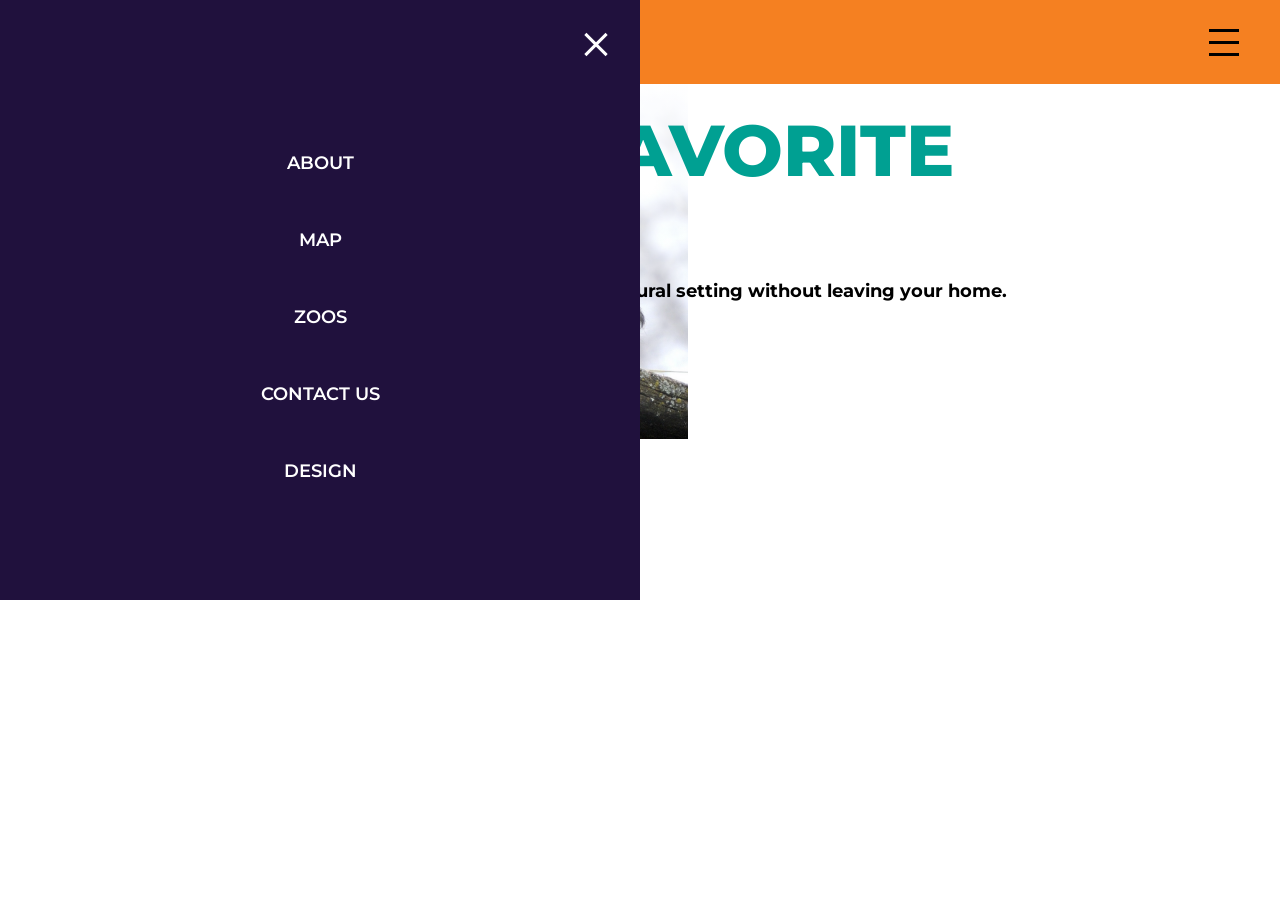
==== online-zoo/pages/landing/index.html @ c341190a "refactor: refactored cross buttons and added js logic" ====
<!doctype html>
<html lang="en">
  <head>
    <meta charset="UTF-8" />
    <meta name="viewport" content="width=device-width, initial-scale=1.0" />
    <title>About</title>
    <link rel="preconnect" href="https://fonts.googleapis.com" />
    <link rel="preconnect" href="https://fonts.gstatic.com" crossorigin />
    <link rel="preconnect" href="https://fonts.googleapis.com" />
    <link rel="preconnect" href="https://fonts.gstatic.com" crossorigin />
    <link
      href="https://fonts.googleapis.com/css2?family=Montserrat:ital,wght@0,100..900;1,100..900&display=swap"
      rel="stylesheet"
    />
    <link rel="stylesheet" href="./style.css" />
    <script defer src="./script.js"></script>
  </head>
  <body>
    <header class="header">
      <div class="logo">
        <img src="../../assets/icons/logo.png" alt="Online Zoo Logo (Black)" />
      </div>

      <nav class="nav">
        <button class="cross-button">
          <div class="cross-icon"></div>
        </button>
        <ul class="nav__list">
          <li>About</li>
          <li>Map</li>
          <li>Zoos</li>
          <li>Contact Us</li>
          <li>Design</li>
        </ul>
      </nav>

      <button class="menu-button">
        <div class="menu-icon"></div>
      </button>
    </header>
    <section class="hero">
      <h1 class="hero__title">Watch your favorite animal online</h1>
      <h2 class="hero__text">
        Explore the exciting and mysterious world of wild animals in a natural
        setting without leaving your home.
      </h2>

      <button class="hero__btn btn btn-orange">
        View Live Cam
        <div><img src="../../assets/icons/arrow.svg" alt="Arrow Icon" /></div>
      </button>
      <div class="hero__panda"></div>
    </section>
  </body>
</html>
---- online-zoo/pages/landing/style.css ----
:root {
  --color-black: #000000;
  --color-navy: #20113d;
  --color-white: #ffffff;
  --color-orange: #f58021;
  --color-turquoise: #00a092;
}

html {
  font-size: 10px;
}

* {
  box-sizing: border-box;
  margin: 0;
  padding: 0;
  font-family: "Montserrat", sans-serif;
}

/* UTILITY CLASSES */

.row {
  display: flex;
  align-items: center;
  justify-content: center;
}

.btn {
  padding: 1rem 2rem;
  border: none;
  border-radius: 5px;
  font-size: 1.8rem;
  font-weight: 600;
  text-transform: uppercase;
  color: var(--color-white);
  display: flex;
  justify-content: center;
  align-items: center;
  gap: 10px;
  cursor: pointer;
}

.btn div {
  display: flex;
  align-items: center;
  justify-content: center;
}

.btn-orange {
  width: 24rem;
  height: 7.4rem;
  background-color: var(--color-orange);
}

.btn-orange:hover {
  background-color: #d26004;
}

.btn-turquoise {
  width: 35.9rem;
  height: 7.4rem;
  background-color: var(--color-turquoise);
}

.btn-turquoise:hover {
  background-color: #05786e;
}

.btn-donation {
  margin-top: 20px;
  margin-left: 20px;
  padding-left: 10px;
  width: 32rem;
  height: 7.4rem;
  justify-content: space-between;
  background: transparent;
  border: var(--color-white) solid 1px;
  border-radius: 5px;
  position: relative;
}

.btn-donation div {
  width: 8rem;
  height: 100%;
  background-color: var(--color-orange);
  border-radius: 5px;
  position: absolute;
  top: 0;
  right: 0;
}

.btn-donation:hover div {
  background-color: #d26004;
}

/* //////////////////////// */

.menu-button {
  background-color: transparent;
  border: none;
  width: 48px;
  height: 48px;
  display: flex;
  justify-content: center;
  align-items: center;
  position: relative;
  cursor: pointer;
}

.menu-icon,
.menu-icon::before,
.menu-icon::after {
  background-color: var(--color-black);
  width: 30px;
  height: 3px;
  position: absolute;
}

.menu-icon::before,
.menu-icon::after {
  content: "";
}

.menu-icon::before {
  transform: translate(-50%, -12px);
}

.menu-icon::after {
  transform: translate(-50%, 12px);
}

.header {
  background-color: var(--color-orange);
  display: flex;
  justify-content: space-between;
  align-items: center;
  padding: 18px 32px;
  position: relative;
}

.nav {
  background-color: var(--color-navy);
  position: absolute;
  width: 50%;
  top: 0;
  left: 0;
  height: 600px;
  z-index: 1;
  padding: 150px 95px;
}

.cross-button {
  background-color: transparent;
  border: none;
  width: 48px;
  height: 48px;
  display: flex;
  justify-content: center;
  align-items: center;
  cursor: pointer;
  position: absolute;
  top: 20px;
  right: 20px;
}

.cross-icon,
.cross-icon::before,
.cross-icon::after {
  background-color: var(--color-white);
  width: 30px;
  height: 3px;
  position: absolute;
}

.cross-icon::after,
.cross-icon::before {
  content: "";
}
.cross-icon {
  background-color: transparent;
}

.cross-icon::before {
  transform: translateX(-15px) rotate(45deg);
}

.cross-icon::after {
  transform: translateX(-15px) rotate(-45deg);
}

.nav__list {
  list-style: none;
  text-transform: uppercase;
  font-size: 18px;
  font-weight: 600;
  line-height: 150%;
  text-align: center;
  letter-spacing: 0%;
  color: var(--color-white);
  display: flex;
  flex-direction: column;
  justify-content: center;
  align-items: center;
  gap: 50px;
}

.nav__list li {
  white-space: nowrap;
}

.logo {
  width: 96px;
}

.logo img {
  width: 100%;
}

.hero {
  padding: 0px 18px;
  position: relative;
  padding-bottom: 40px;
}

.hero__title {
  margin-top: 30px;
  font-size: 72px;
  line-height: 100%;
  font-weight: 800;
  letter-spacing: 1%;
  color: var(--color-turquoise);
  text-transform: uppercase;
}

.hero__text {
  margin-top: 20px;
  font-size: 18px;
  font-weight: 400px;
  line-height: 150%;
  letter-spacing: 0%;
  color: var(--color-black);
}

.hero__btn {
  margin-top: 20px;
}

.hero__panda {
  height: 387px;
  width: 100%;
  background-size: contain;
  background-repeat: no-repeat;
  background-image:
    linear-gradient(to bottom, rgba(255, 255, 255, 1), rgba(255, 255, 255, 0)),
    url(../../assets/images/hero-panda.png);
  background-position: bottom left;
  position: absolute;
  bottom: 0;
  left: 0;
  z-index: -10;
}
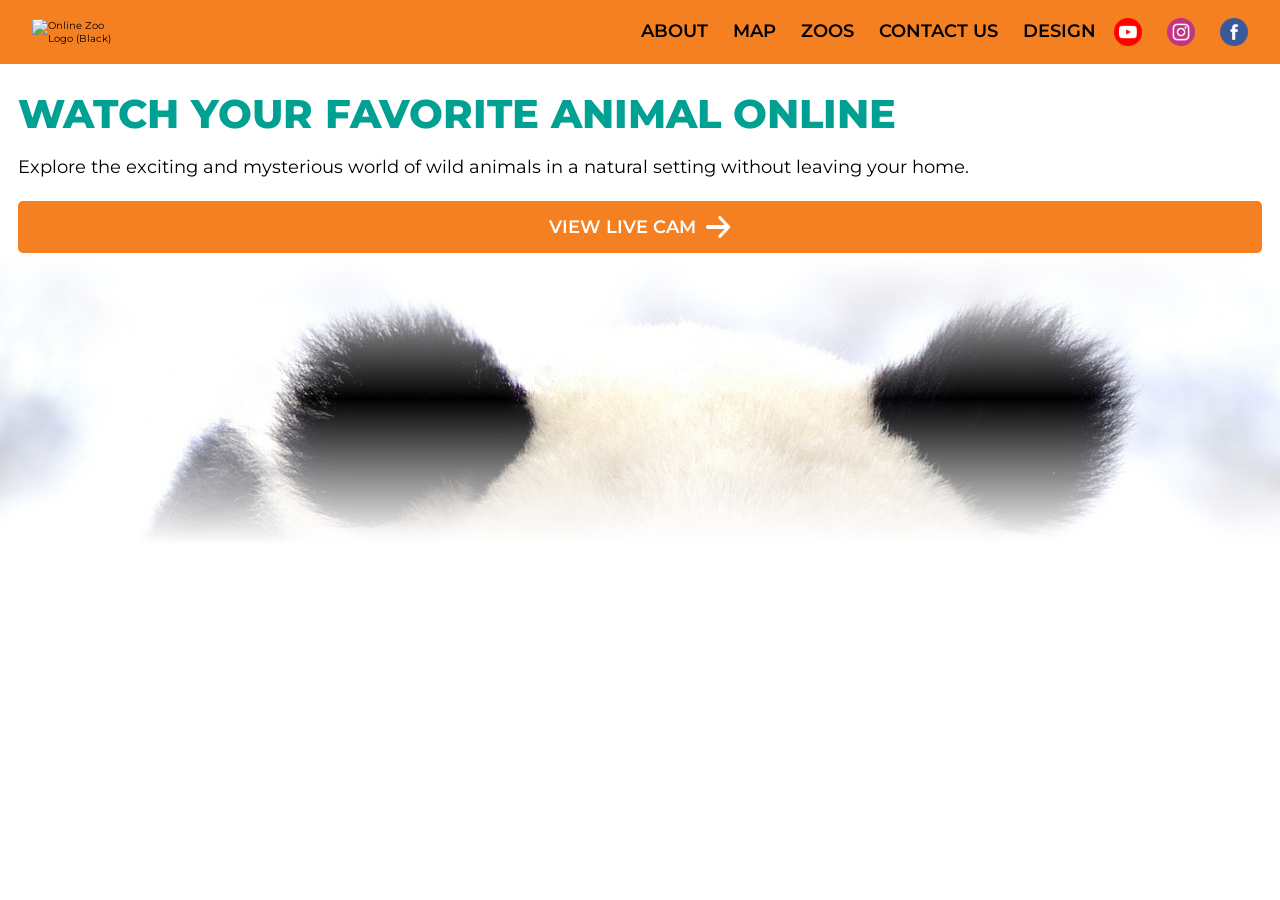
==== commit 0127078e: "add hero part at 320px size" ====
--- a/online-zoo/pages/landing/index.html
+++ b/online-zoo/pages/landing/index.html
@@ -21,18 +21,31 @@
         <img src="../../assets/icons/logo.png" alt="Online Zoo Logo (Black)" />
       </div>
 
-      <nav class="nav">
-        <button class="cross-button">
-          <div class="cross-icon"></div>
-        </button>
-        <ul class="nav__list">
-          <li>About</li>
-          <li>Map</li>
-          <li>Zoos</li>
-          <li>Contact Us</li>
-          <li>Design</li>
-        </ul>
-      </nav>
+      <div class="wrapper">
+        <nav class="nav">
+          <button class="cross-button">
+            <div class="cross-icon"></div>
+          </button>
+          <ul class="nav__list">
+            <li>About</li>
+            <li>Map</li>
+            <li>Zoos</li>
+            <li>Contact Us</li>
+            <li>Design</li>
+          </ul>
+        </nav>
+        <div class="social-container">
+          <div class="social">
+            <img src="../../assets/icons/YouTube.png" alt="Youtube" />
+          </div>
+          <div class="social">
+            <img src="../../assets/icons/Instagram.png" alt="Instagram" />
+          </div>
+          <div class="social">
+            <img src="../../assets/icons/Facebook.png" alt="Facebook" />
+          </div>
+        </div>
+      </div>
 
       <button class="menu-button">
         <div class="menu-icon"></div>
--- a/online-zoo/pages/landing/style.css
+++ b/online-zoo/pages/landing/style.css
@@ -47,8 +47,8 @@
 }
 
 .btn-orange {
-  width: 24rem;
-  height: 7.4rem;
+  /* width: 24rem; */
+  /* height: 7.4rem; */
   background-color: var(--color-orange);
 }
 
@@ -147,6 +147,22 @@
   height: 600px;
   z-index: 1;
   padding: 150px 95px;
+  display: none;
+}
+
+.wrapper {
+  display: flex;
+}
+.social-container {
+  display: flex;
+  align-items: center;
+  justify-content: center;
+  gap: 25px;
+  display: none;
+}
+.social img {
+  width: 100%;
+  display: block;
 }
 
 .cross-button {
@@ -224,7 +240,7 @@
 
 .hero__title {
   margin-top: 30px;
-  font-size: 72px;
+  font-size: 40px;
   line-height: 100%;
   font-weight: 800;
   letter-spacing: 1%;
@@ -235,7 +251,7 @@
 .hero__text {
   margin-top: 20px;
   font-size: 18px;
-  font-weight: 400px;
+  font-weight: 400;
   line-height: 150%;
   letter-spacing: 0%;
   color: var(--color-black);
@@ -243,19 +259,51 @@
 
 .hero__btn {
   margin-top: 20px;
+  width: 100%;
+  padding: 15px 0px;
 }
 
 .hero__panda {
-  height: 387px;
+  /* height: 387px; */
+  height: 291px;
   width: 100%;
-  background-size: contain;
+  background-size: 150%;
   background-repeat: no-repeat;
   background-image:
-    linear-gradient(to bottom, rgba(255, 255, 255, 1), rgba(255, 255, 255, 0)),
+    linear-gradient(to bottom, #ffffff 0%, #f6f6f600 50%, #ffffff 100%),
     url(../../assets/images/hero-panda.png);
-  background-position: bottom left;
-  position: absolute;
-  bottom: 0;
+  background-position: top right;
+  position: absolute;
+  /* bottom: 0; */
   left: 0;
   z-index: -10;
 }
+
+@media (min-width: 1200px) {
+  .menu-button {
+    display: none;
+  }
+  .cross-button {
+    display: none;
+  }
+
+  .nav {
+    display: block;
+    background: transparent;
+    position: static;
+    height: 100%;
+    padding: 0;
+    width: 100%;
+  }
+
+  .nav__list {
+    flex-direction: row;
+    color: var(--color-black);
+    gap: 25px;
+    position: static;
+  }
+
+  .social-container {
+    display: flex;
+  }
+}
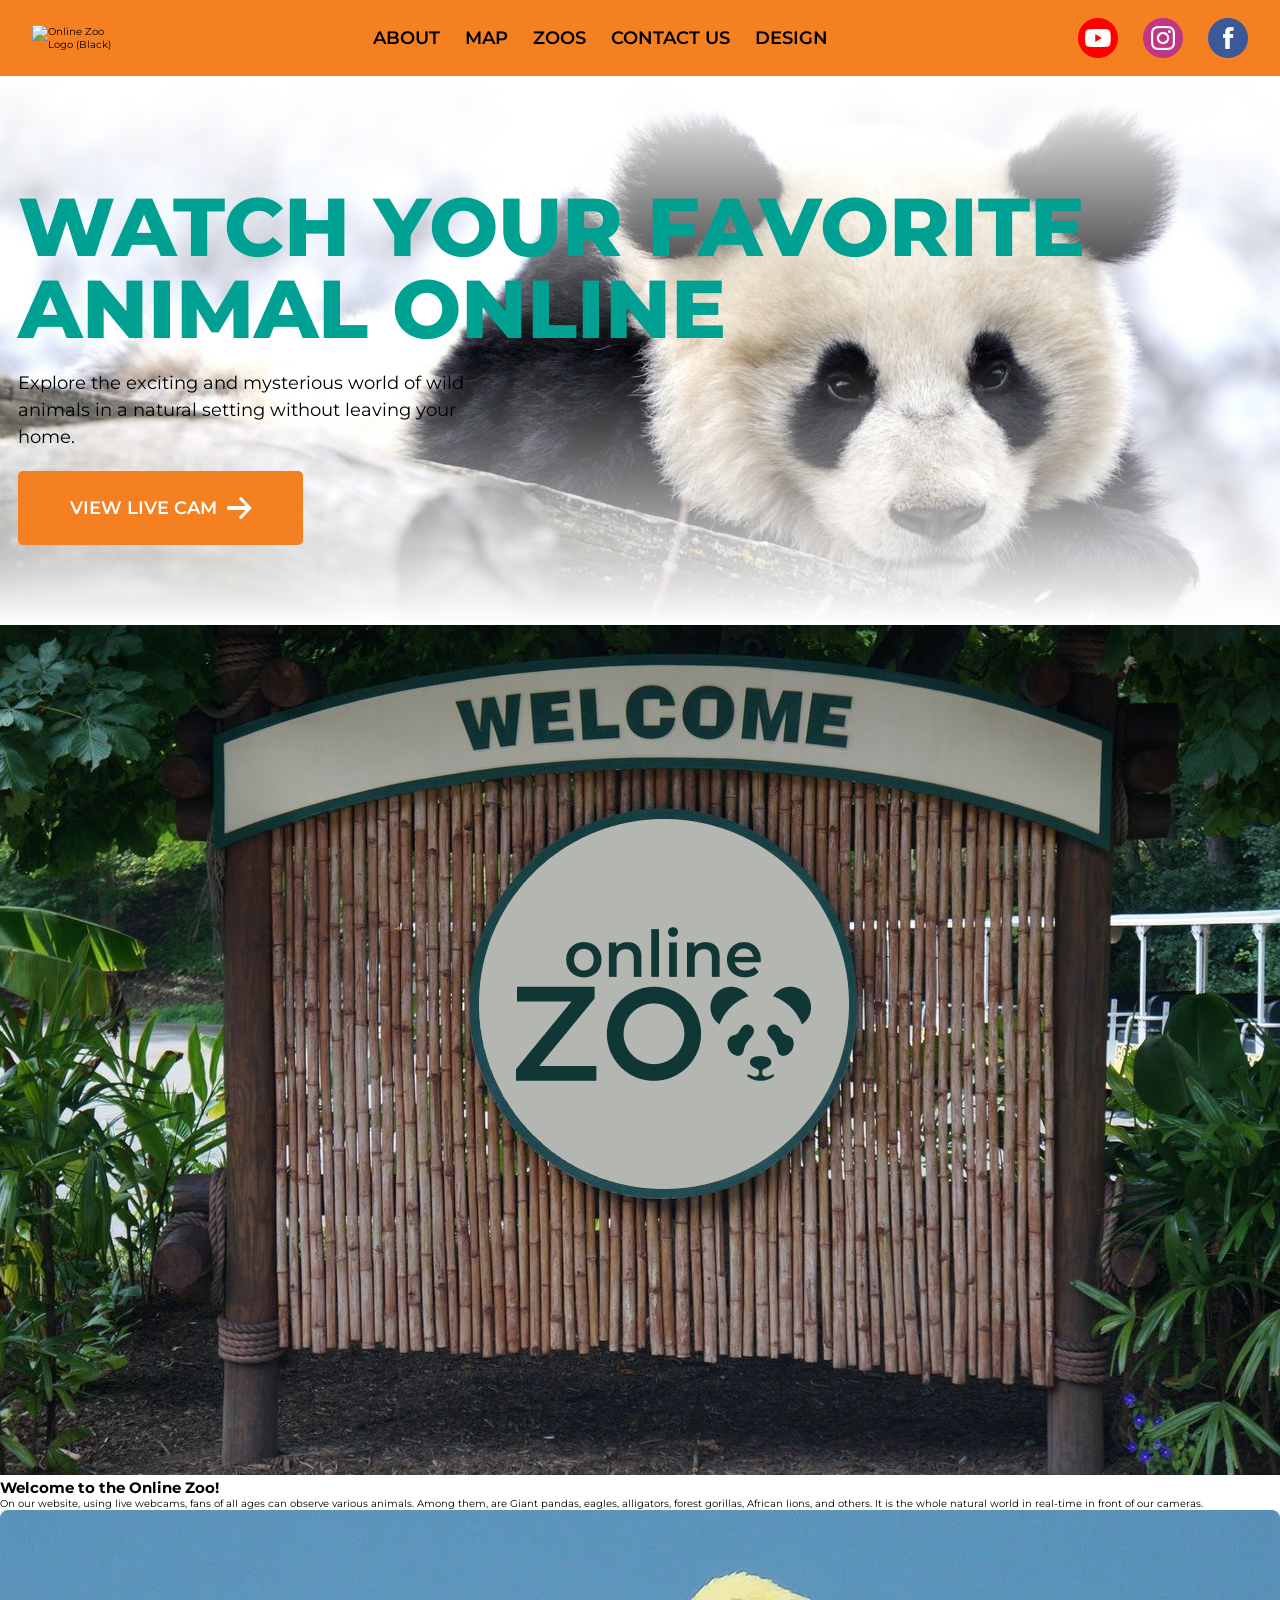
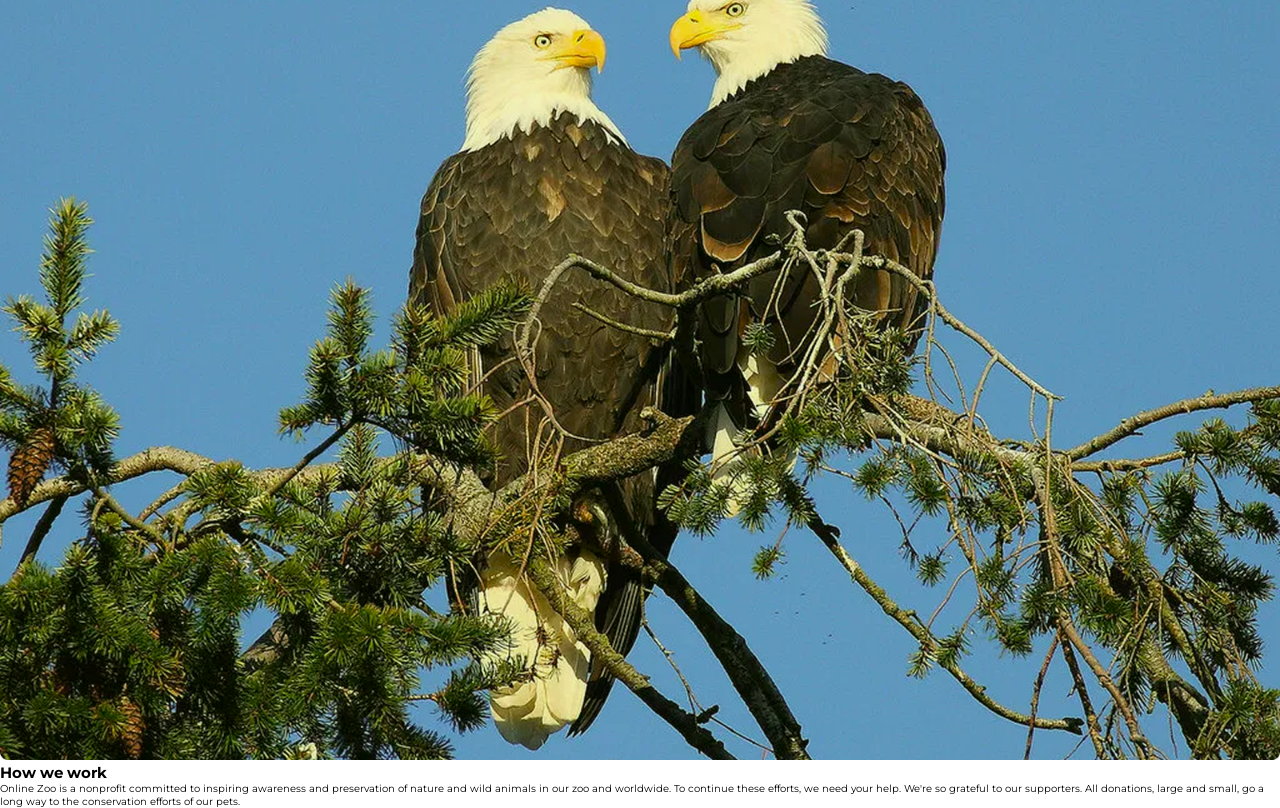
==== commit 73d021af: "refactor: add div element" ====
--- a/online-zoo/pages/landing/index.html
+++ b/online-zoo/pages/landing/index.html
@@ -52,17 +52,49 @@
       </button>
     </header>
     <section class="hero">
-      <h1 class="hero__title">Watch your favorite animal online</h1>
-      <h2 class="hero__text">
-        Explore the exciting and mysterious world of wild animals in a natural
-        setting without leaving your home.
-      </h2>
+      <div>
+        <h1 class="hero__title">Watch your favorite animal online</h1>
+        <h2 class="hero__text">
+          Explore the exciting and mysterious world of wild animals in a natural
+          setting without leaving your home.
+        </h2>
 
-      <button class="hero__btn btn btn-orange">
-        View Live Cam
-        <div><img src="../../assets/icons/arrow.svg" alt="Arrow Icon" /></div>
-      </button>
+        <button class="hero__btn btn btn-orange">
+          View Live Cam
+          <div><img src="../../assets/icons/arrow.svg" alt="Arrow Icon" /></div>
+        </button>
+      </div>
       <div class="hero__panda"></div>
+    </section>
+    <section class="zoo-info">
+      <div>
+        <img
+          src="../../assets/images/welcome-zoo.png"
+          alt="Welcome to the zoo image"
+        />
+      </div>
+      <article class="zoo-info__welcome">
+        <h2>Welcome to the Online Zoo!</h2>
+        <p>
+          On our website, using live webcams, fans of all ages can observe
+          various animals. Among them, are Giant pandas, eagles, alligators,
+          forest gorillas, African lions, and others. It is the whole natural
+          world in real-time in front of our cameras.
+        </p>
+      </article>
+      <div>
+        <img src="../../assets/images/eagles.png" alt="Eagles image" />
+      </div>
+      <article class="zoo-info__about">
+        <h2>How we work</h2>
+        <p>
+          Online Zoo is a nonprofit committed to inspiring awareness and
+          preservation of nature and wild animals in our zoo and worldwide. To
+          continue these efforts, we need your help. We're so grateful to our
+          supporters. All donations, large and small, go a long way to the
+          conservation efforts of our pets.
+        </p>
+      </article>
     </section>
   </body>
 </html>
--- a/online-zoo/pages/landing/style.css
+++ b/online-zoo/pages/landing/style.css
@@ -136,6 +136,7 @@
   align-items: center;
   padding: 18px 32px;
   position: relative;
+  height: 110px;
 }
 
 .nav {
@@ -159,6 +160,10 @@
   justify-content: center;
   gap: 25px;
   display: none;
+}
+
+.social {
+  width: 40px;
 }
 .social img {
   width: 100%;
@@ -233,9 +238,12 @@
 }
 
 .hero {
-  padding: 0px 18px;
   position: relative;
   padding-bottom: 40px;
+}
+
+.hero > div:first-child {
+  padding: 0px 18px;
 }
 
 .hero__title {
@@ -273,12 +281,49 @@
     linear-gradient(to bottom, #ffffff 0%, #f6f6f600 50%, #ffffff 100%),
     url(../../assets/images/hero-panda.png);
   background-position: top right;
-  position: absolute;
+  /* position: absolute; */
   /* bottom: 0; */
   left: 0;
   z-index: -10;
 }
 
+/* Zoo ino section */
+
+.zoo-info img {
+  width: 100%;
+}
+
+@media (min-width: 640px) {
+  .header {
+    height: auto;
+  }
+
+  .hero__title {
+    font-size: 72px;
+  }
+  .hero__text {
+    width: 60%;
+  }
+
+  .hero__btn {
+    width: 285px;
+    height: 74px;
+  }
+
+  .hero {
+    padding-bottom: 74px;
+  }
+
+  .hero__panda {
+    height: 387px;
+    background-size: 100%;
+    background-position: top left;
+    bottom: 0;
+    left: 0;
+    z-index: -10;
+  }
+}
+
 @media (min-width: 1200px) {
   .menu-button {
     display: none;
@@ -287,13 +332,41 @@
     display: none;
   }
 
+  .hero {
+    padding-top: 80px;
+    padding-bottom: 80px;
+  }
+
+  .hero__title {
+    font-size: 82px;
+  }
+
+  .hero__text {
+    width: 40%;
+  }
+
+  .hero__panda {
+    background-position: top;
+    background-size: 100%;
+    position: absolute;
+    height: 100%;
+    top: 0;
+    left: 0;
+  }
+
   .nav {
-    display: block;
+    display: flex;
+    align-items: center;
+    justify-content: center;
     background: transparent;
     position: static;
-    height: 100%;
+    height: auto;
     padding: 0;
     width: 100%;
+  }
+
+  .wrapper {
+    gap: 250px;
   }
 
   .nav__list {
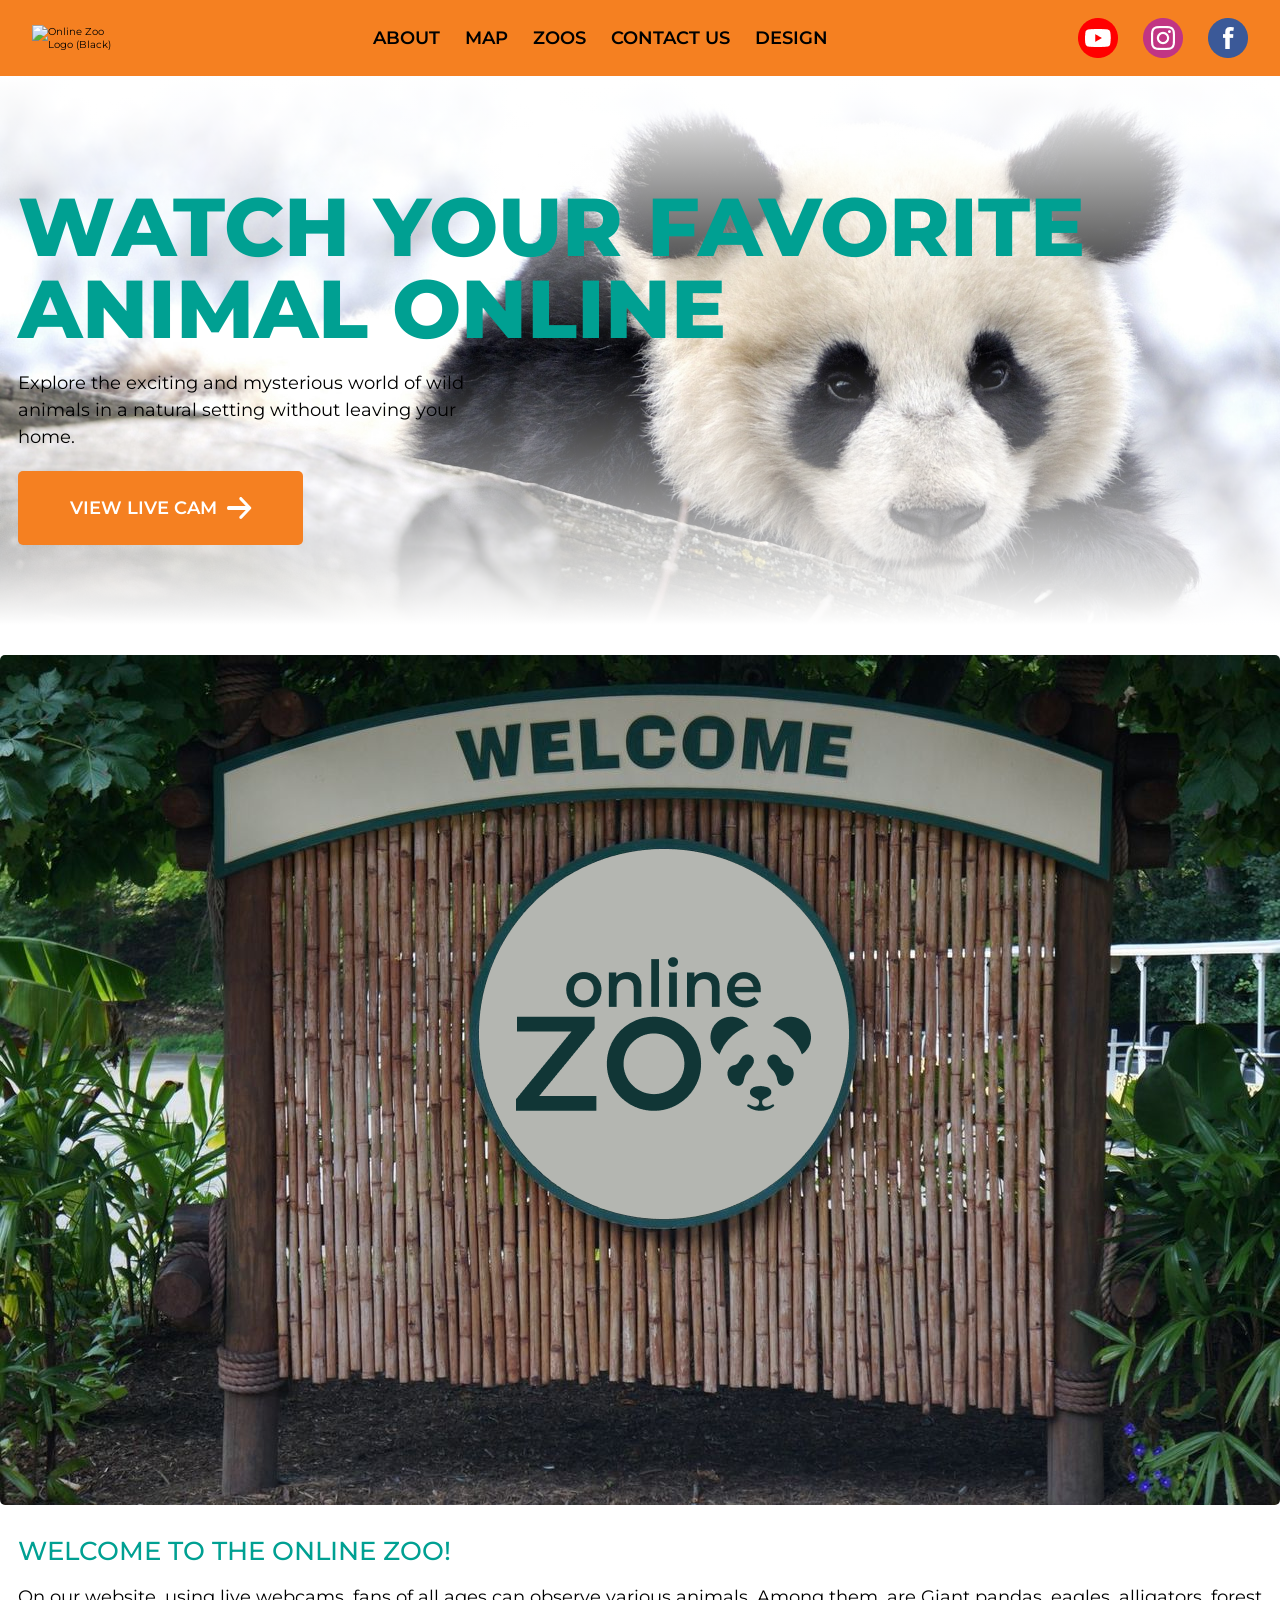
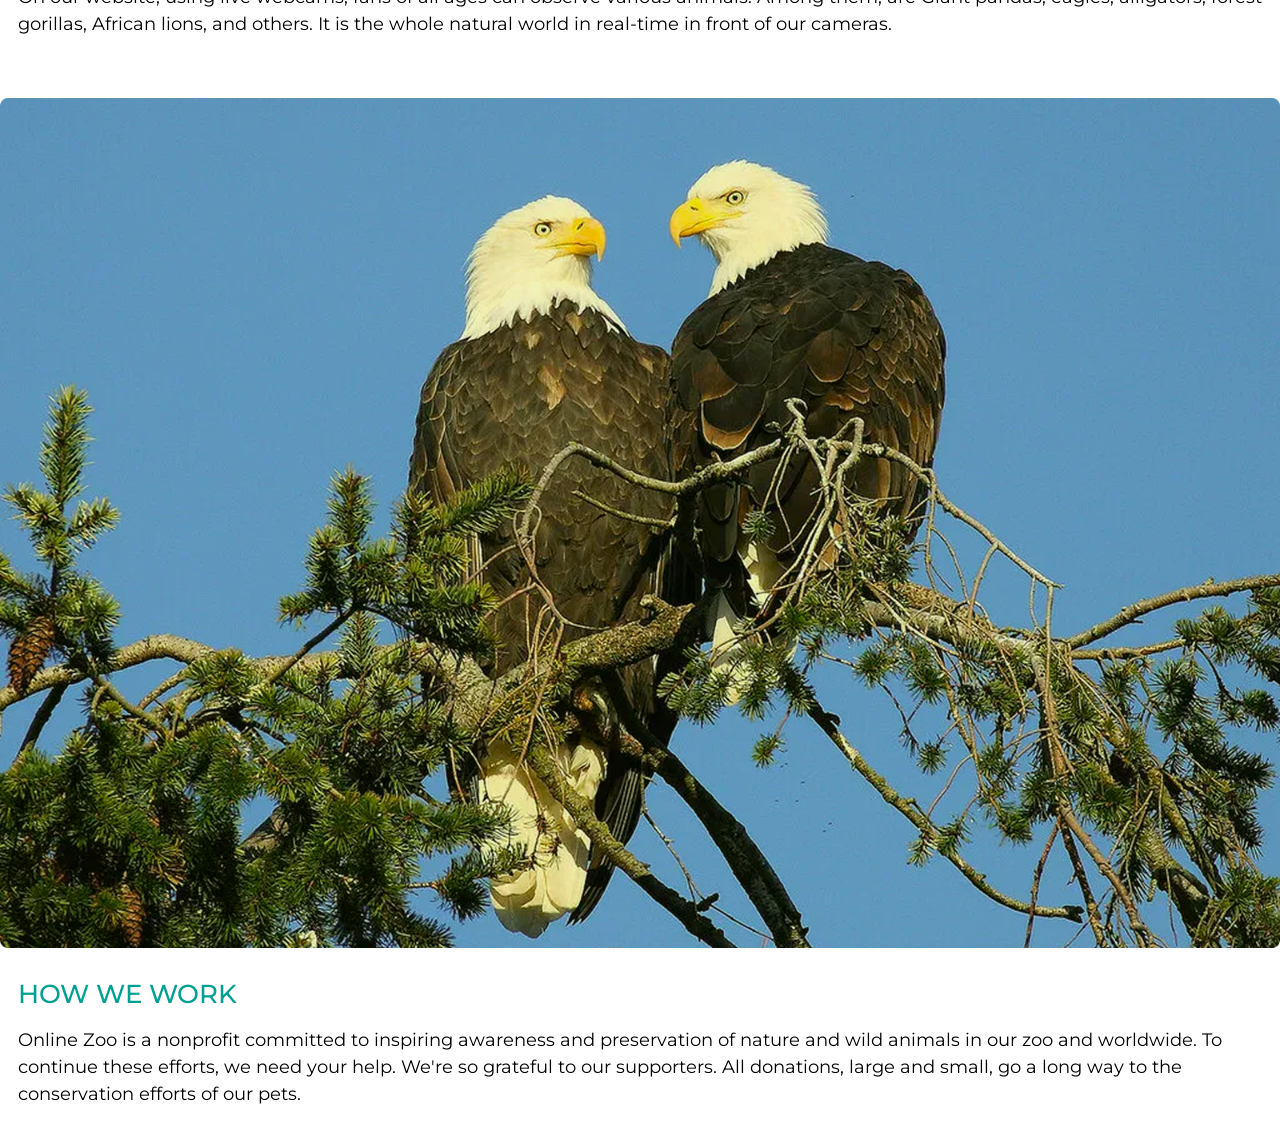
==== commit 8b06f16e: "feat: add welcome zoo section" ====
--- a/online-zoo/pages/landing/index.html
+++ b/online-zoo/pages/landing/index.html
@@ -67,7 +67,7 @@
       <div class="hero__panda"></div>
     </section>
     <section class="zoo-info">
-      <div>
+      <div class="welcome-zoo-img">
         <img
           src="../../assets/images/welcome-zoo.png"
           alt="Welcome to the zoo image"
@@ -82,7 +82,7 @@
           world in real-time in front of our cameras.
         </p>
       </article>
-      <div>
+      <div class="eagles-img">
         <img src="../../assets/images/eagles.png" alt="Eagles image" />
       </div>
       <article class="zoo-info__about">
--- a/online-zoo/pages/landing/style.css
+++ b/online-zoo/pages/landing/style.css
@@ -291,6 +291,29 @@
 
 .zoo-info img {
   width: 100%;
+  border-radius: 5px;
+  margin-top: 30px;
+}
+
+.zoo-info article {
+  padding: 30px 18px;
+}
+
+.zoo-info article h2 {
+  line-height: 100%;
+  letter-spacing: 0%;
+  font-weight: 500;
+  font-size: 26px;
+  color: var(--color-turquoise);
+  text-transform: uppercase;
+  margin-bottom: 20px;
+}
+
+.zoo-info article p {
+  font-weight: 400;
+  font-size: 18px;
+  line-height: 150%;
+  letter-spacing: 0%;
 }
 
 @media (min-width: 640px) {
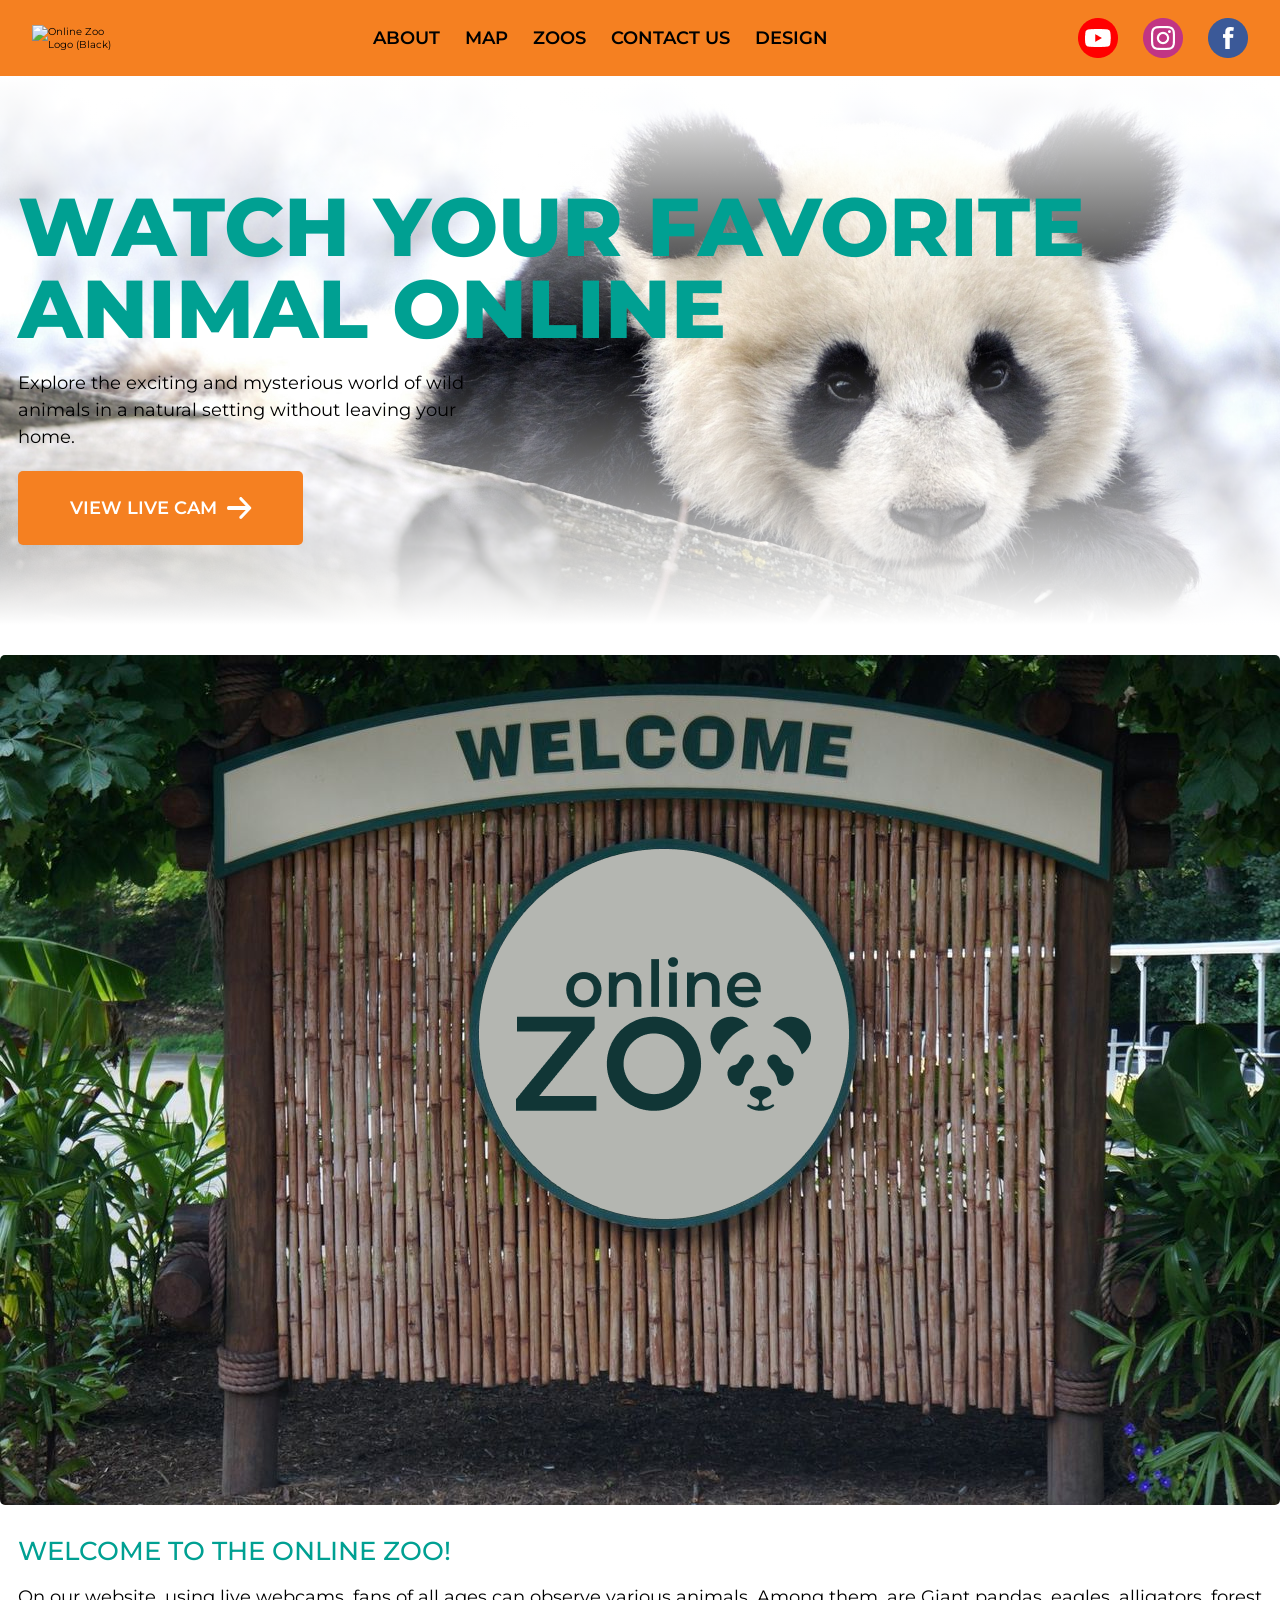
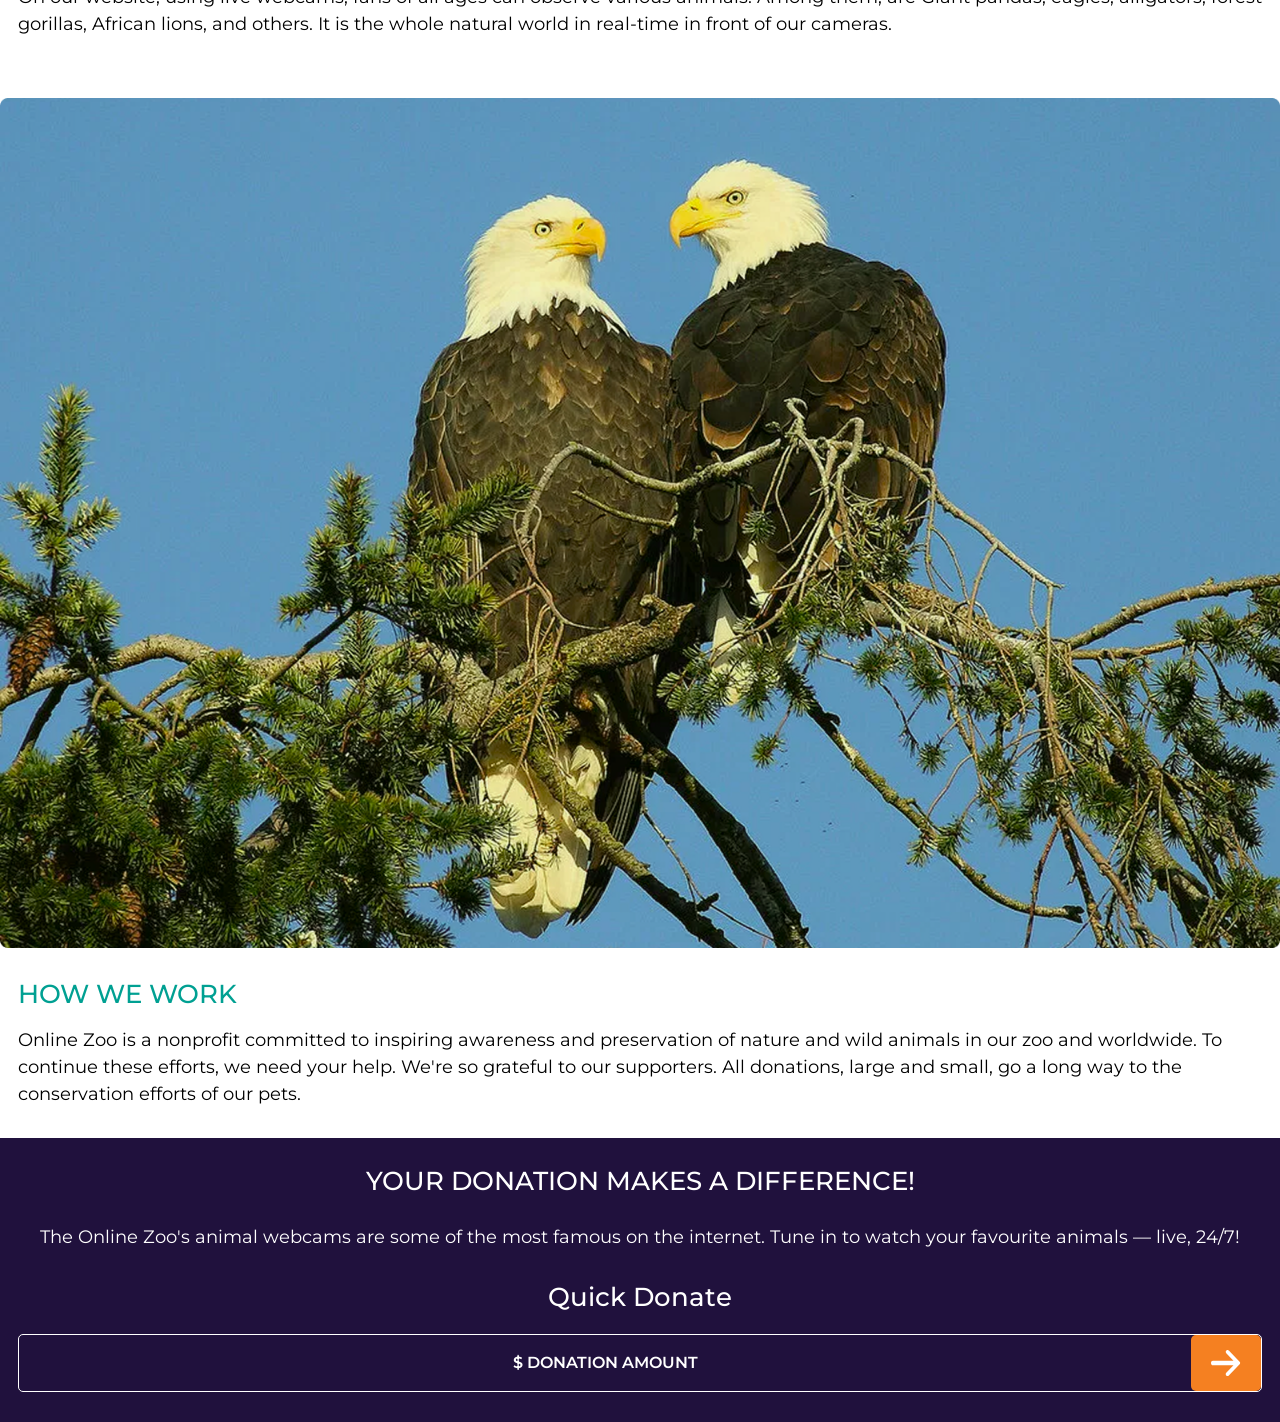
==== commit e6672d3f: "feat: add donationa amount button" ====
--- a/online-zoo/pages/landing/index.html
+++ b/online-zoo/pages/landing/index.html
@@ -96,5 +96,15 @@
         </p>
       </article>
     </section>
+
+    <section class="quick-donation">
+      <h2>Your donation makes a difference!</h2>
+      <p>
+        The Online Zoo's animal webcams are some of the most famous on the
+        internet. Tune in to watch your favourite animals — live, 24/7!
+      </p>
+      <h2>Quick Donate</h2>
+      <button class="btn don-amt-btn">$ Donation Amount</button>
+    </section>
   </body>
 </html>
--- a/online-zoo/pages/landing/style.css
+++ b/online-zoo/pages/landing/style.css
@@ -4,6 +4,7 @@
   --color-white: #ffffff;
   --color-orange: #f58021;
   --color-turquoise: #00a092;
+  --color-orange-hover: #d26004;
 }
 
 html {
@@ -316,6 +317,74 @@
   letter-spacing: 0%;
 }
 
+/* ///////////////////// */
+
+.quick-donation {
+  background-color: var(--color-navy);
+  padding: 30px 18px;
+  text-align: center;
+  color: var(--color-white);
+}
+
+.quick-donation h2:first-of-type {
+  font-weight: 500;
+  font-size: 26px;
+  line-height: 100%;
+  letter-spacing: 0%;
+  text-transform: uppercase;
+}
+
+.quick-donation p {
+  margin-top: 30px;
+  font-weight: 400;
+  font-size: 18px;
+  line-height: 150%;
+  letter-spacing: 0%;
+}
+
+.quick-donation h2:last-of-type {
+  margin-top: 30px;
+  font-weight: 500;
+  font-size: 26px;
+  line-height: 130%;
+  letter-spacing: 0%;
+}
+
+.quick-donation button {
+  margin-top: 20px;
+  background: transparent;
+  border: 1px solid var(--color-white);
+  width: 100%;
+  font-weight: 600;
+  font-size: 16px;
+  line-height: 100%;
+  letter-spacing: 0%;
+  text-transform: uppercase;
+  padding: 20px 0;
+  position: relative;
+  padding-right: 70px;
+  cursor: pointer;
+}
+
+.quick-donation button::after {
+  content: "";
+  background-image: url(../../assets/icons/arrow.svg);
+  background-repeat: no-repeat;
+  background-position: center;
+  background-size: 30px;
+  position: absolute;
+  height: 100%;
+  width: 70px;
+  background-color: var(--color-orange);
+  border-radius: 5px;
+  top: 0;
+  right: 0;
+}
+
+.quick-donation button:hover::after {
+  background-color: var(--color-orange-hover);
+}
+
 @media (min-width: 640px) {
   .header {
     height: auto;
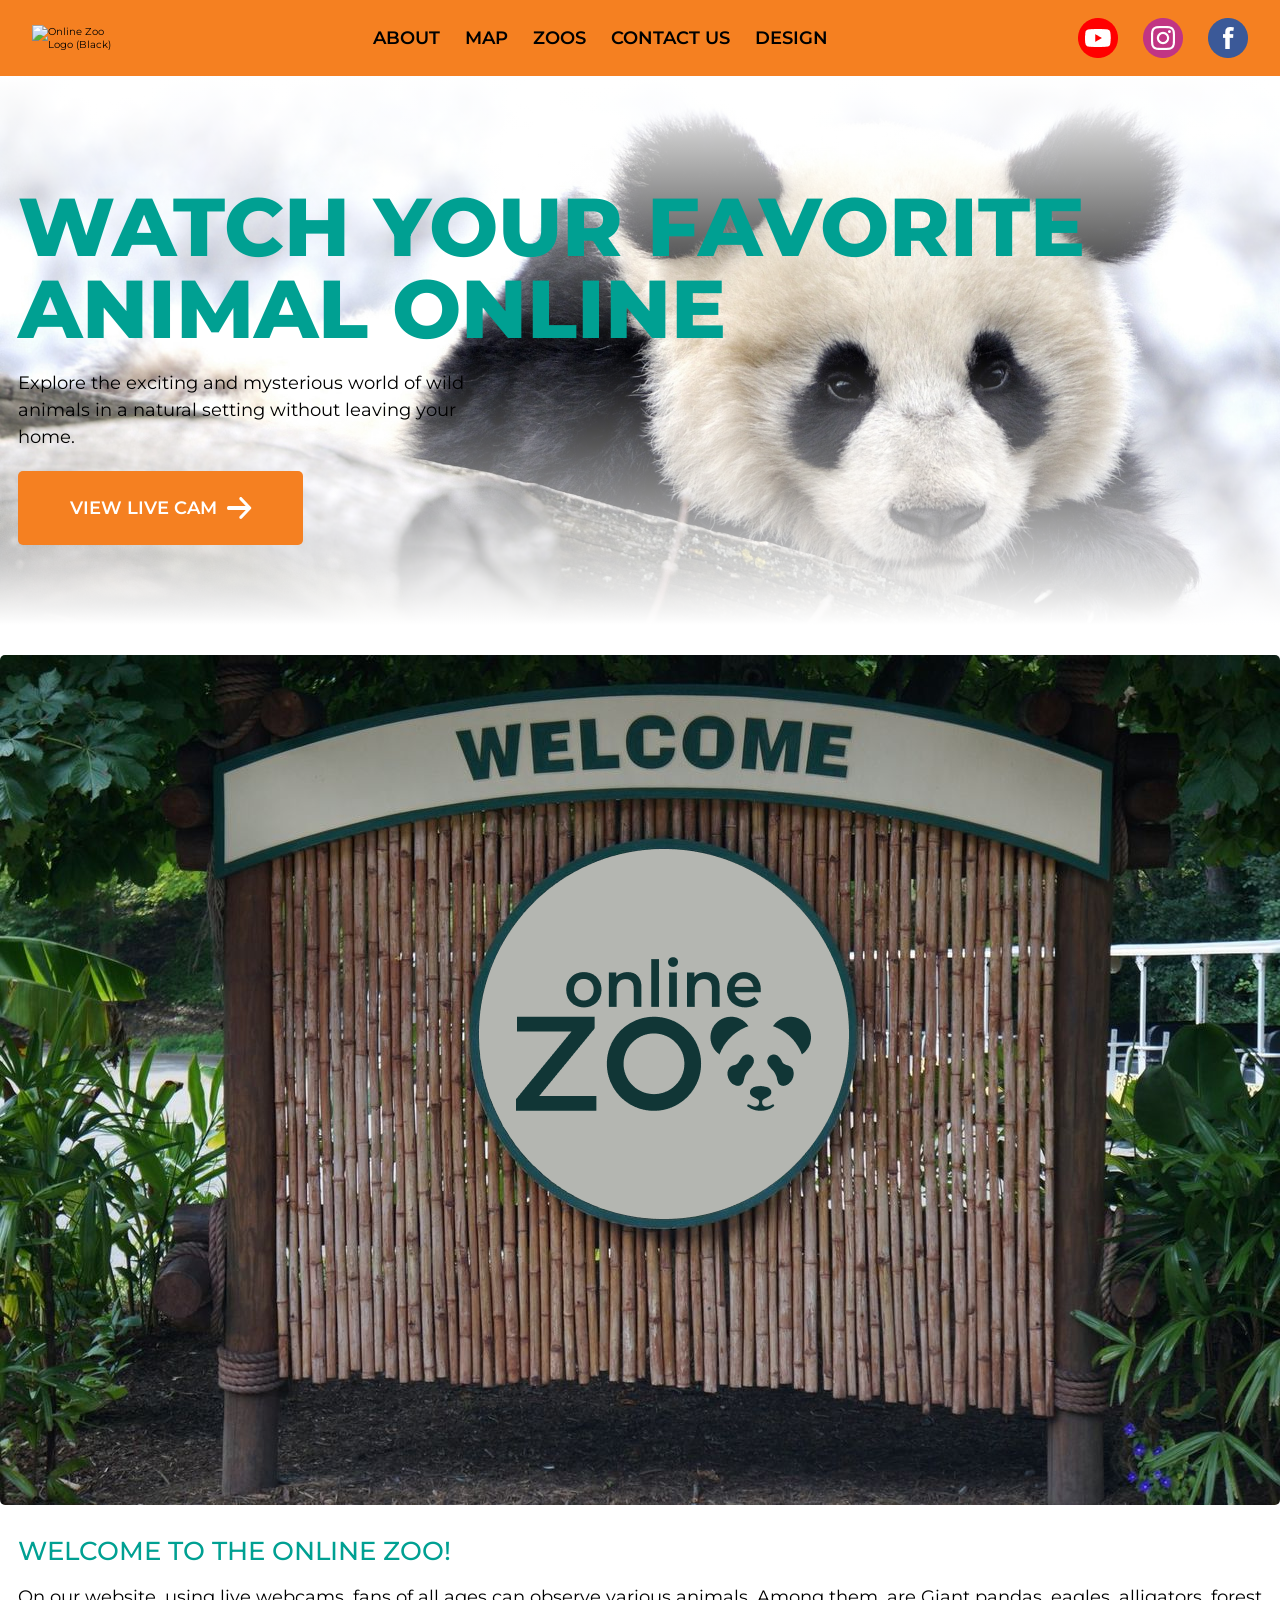
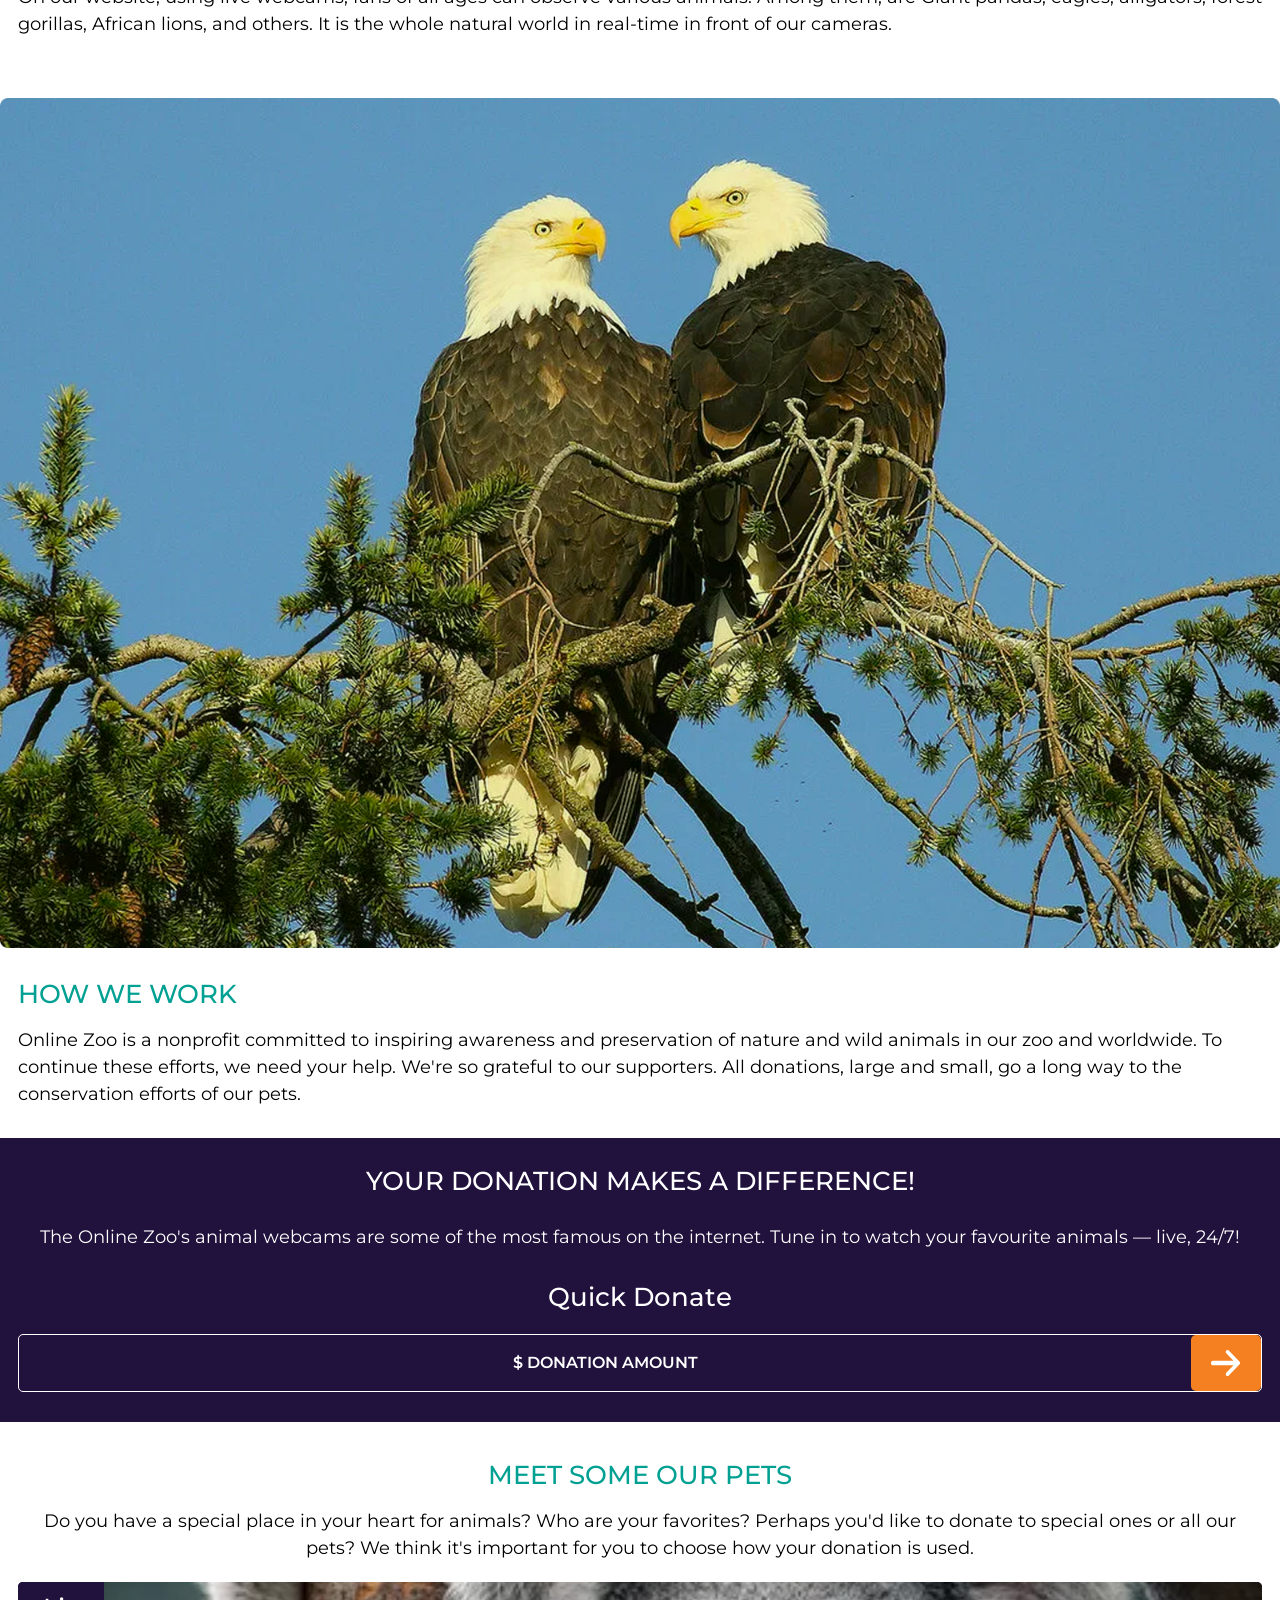
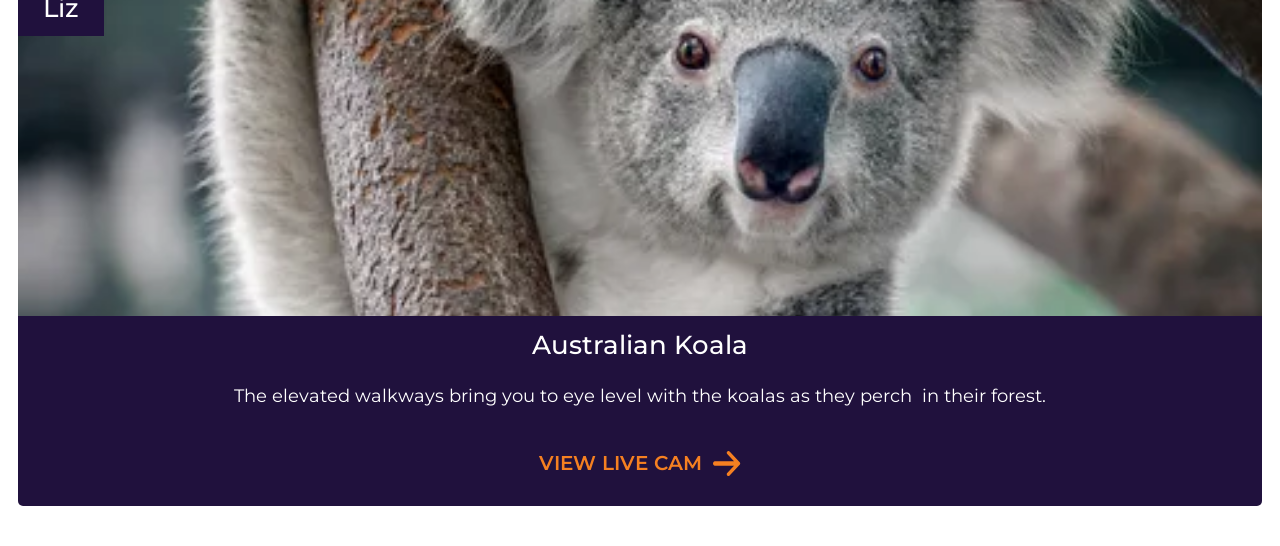
==== commit a5b63096: "feat: add slider" ====
--- a/online-zoo/pages/landing/index.html
+++ b/online-zoo/pages/landing/index.html
@@ -106,5 +106,117 @@
       <h2>Quick Donate</h2>
       <button class="btn don-amt-btn">$ Donation Amount</button>
     </section>
+
+    <section class="our-pets">
+      <article>
+        <h2>Meet some our pets</h2>
+        <p>
+          Do you have a special place in your heart for animals? Who are your
+          favorites? Perhaps you'd like to donate to special ones or all our
+          pets? We think it's important for you to choose how your donation is
+          used.
+        </p>
+      </article>
+      <div class="container">
+        <div class="card-wrapper">
+          <ul class="card-list">
+            <li class="card-item">
+              <span class="name">Liz</span>
+
+              <div class="slider-animal koala">
+                <img src="../../assets/images/koala-slider.png" alt="Koala" />
+              </div>
+
+              <h2>Australian Koala</h2>
+              <p>
+                The elevated walkways bring you to eye level with the koalas as
+                they perch  +in their forest.
+              </p>
+
+              <button class="btn">View Live Cam</button>
+            </li>
+            <li class="card-item">
+              <span class="name">Lucas</span>
+
+              <div class="slider-animal panda">
+                <img src="../../assets/images/panda-slider.png" alt="Panda" />
+              </div>
+
+              <h2>Giant Panda</h2>
+              <p>
+                Native to central China, giant pandas have come to symbolize
+                vulnerable species.
+              </p>
+
+              <button class="btn">View Live Cam</button>
+            </li>
+            <li class="card-item">
+              <span class="name">Andy</span>
+
+              <div class="slider-animal lemur">
+                <img src="../../assets/images/lemur-slider.png" alt="Lemur" />
+              </div>
+
+              <h2>Madagascarian Lemur</h2>
+              <p>
+                Lemurs are considered the world’s most endangered group of
+                mammals.
+              </p>
+
+              <button class="btn">View Live Cam</button>
+            </li>
+            <li class="card-item">
+              <span class="name">Glen</span>
+
+              <div class="slider-animal gorilla">
+                <img
+                  src="../../assets/images/slider-gorilla.png"
+                  alt="Gorilla"
+                />
+              </div>
+
+              <h2>Gorilla in Congo</h2>
+              <p>
+                Variety of snacks very important for the healthy life of
+                gorillas and his plenty of babies.
+              </p>
+
+              <button class="btn">View Live Cam</button>
+            </li>
+            <li class="card-item">
+              <span class="name">Shake</span>
+
+              <div class="slider-animal lion">
+                <img src="../../assets/images/slider-lion.png" alt="lion" />
+              </div>
+
+              <h2>African Lion</h2>
+              <p>
+                Lions roam the savannas and grasslands of Africa, hunting and
+                raising cubs in the pride.
+              </p>
+
+              <button class="btn">View Live Cam</button>
+            </li>
+            <li class="card-item">
+              <span class="name">Sam & Lora</span>
+
+              <div class="slider-animal lion">
+                <img src="../../assets/images/slider-eagles.png" alt="eagles" />
+              </div>
+
+              <h2>West End Bald Eagles</h2>
+              <p>
+                Pair of eagle parents lay and protect eggs, feed their chicks
+                and teach them to hunt and fly.
+              </p>
+
+              <button class="btn">View Live Cam</button>
+            </li>
+          </ul>
+        </div>
+      </div>
+    </section>
   </body>
 </html>
--- a/online-zoo/pages/landing/style.css
+++ b/online-zoo/pages/landing/style.css
@@ -385,6 +385,133 @@
   background-color: var(--color-orange-hover);
 }
 
+/* //////////////////////////////// */
+
+.our-pets {
+  padding: 40px 18px;
+  text-align: center;
+}
+
+.our-pets article h2 {
+  font-weight: 500;
+  font-size: 26px;
+  line-height: 100%;
+  letter-spacing: 0%;
+  text-transform: uppercase;
+  color: var(--color-turquoise);
+}
+
+.our-pets article p {
+  margin-top: 20px;
+  font-weight: 400;
+  font-size: 18px;
+  line-height: 150%;
+}
+
+.card-wrapper {
+  overflow: hidden;
+  width: 100%;
+}
+
+.card-list {
+  list-style: none;
+  display: flex;
+  /* align-items: center; */
+  /* justify-content: center; */
+  gap: 20px;
+}
+
+.card-item {
+  margin-top: 20px;
+  background-color: var(--color-navy);
+  padding-bottom: 10px;
+  position: relative;
+  border-radius: 5px;
+  flex: 0 0 100%;
+  display: flex;
+  flex-direction: column;
+}
+
+.name {
+  font-size: 26px;
+  line-height: 130%;
+  font-weight: 500;
+  color: var(--color-white);
+  position: absolute;
+  background-color: var(--color-navy);
+  top: 0;
+  left: 0;
+  padding: 10px 25px;
+  border-top-left-radius: 5px;
+}
+
+.slider-animal img {
+  width: 100%;
+  height: 334px;
+  object-fit: cover;
+  border-radius: 5px 5px 0 0;
+}
+
+.card-item h2 {
+  font-weight: 500;
+  font-size: 26px;
+  line-height: 130%;
+  text-align: center;
+  margin-top: 10px;
+  color: var(--color-white);
+}
+
+.card-item p {
+  margin: 20px auto;
+  font-weight: 400;
+  font-size: 18px;
+  line-height: 150%;
+  text-align: center;
+  color: var(--color-white);
+  width: 90%;
+}
+
+.card-item button {
+  display: flex;
+  align-items: center;
+  justify-content: center;
+  background: transparent;
+  width: 80%;
+  margin: 0 auto;
+  margin-top: auto;
+  font-weight: 600;
+  font-size: 20px;
+  line-height: 100%;
+  letter-spacing: 0%;
+  text-transform: uppercase;
+  padding: 18px 5px;
+  cursor: pointer;
+  color: var(--color-orange);
+}
+
+.card-item button::after {
+  content: "";
+
+  width: 30px;
+  height: 30px;
+  border-radius: 5px;
+
+  background-color: var(--color-orange);
+  mask-image: url(../../assets/icons/arrow.svg);
+  mask-repeat: no-repeat;
+  mask-position: center;
+  mask-size: 28px;
+}
+
+.card-item button:hover {
+  color: var(--color-white);
+  background-color: var(--color-orange);
+}
+
+.card-item button:hover::after {
+  background-color: var(--color-white);
+}
+
 @media (min-width: 640px) {
   .header {
     height: auto;
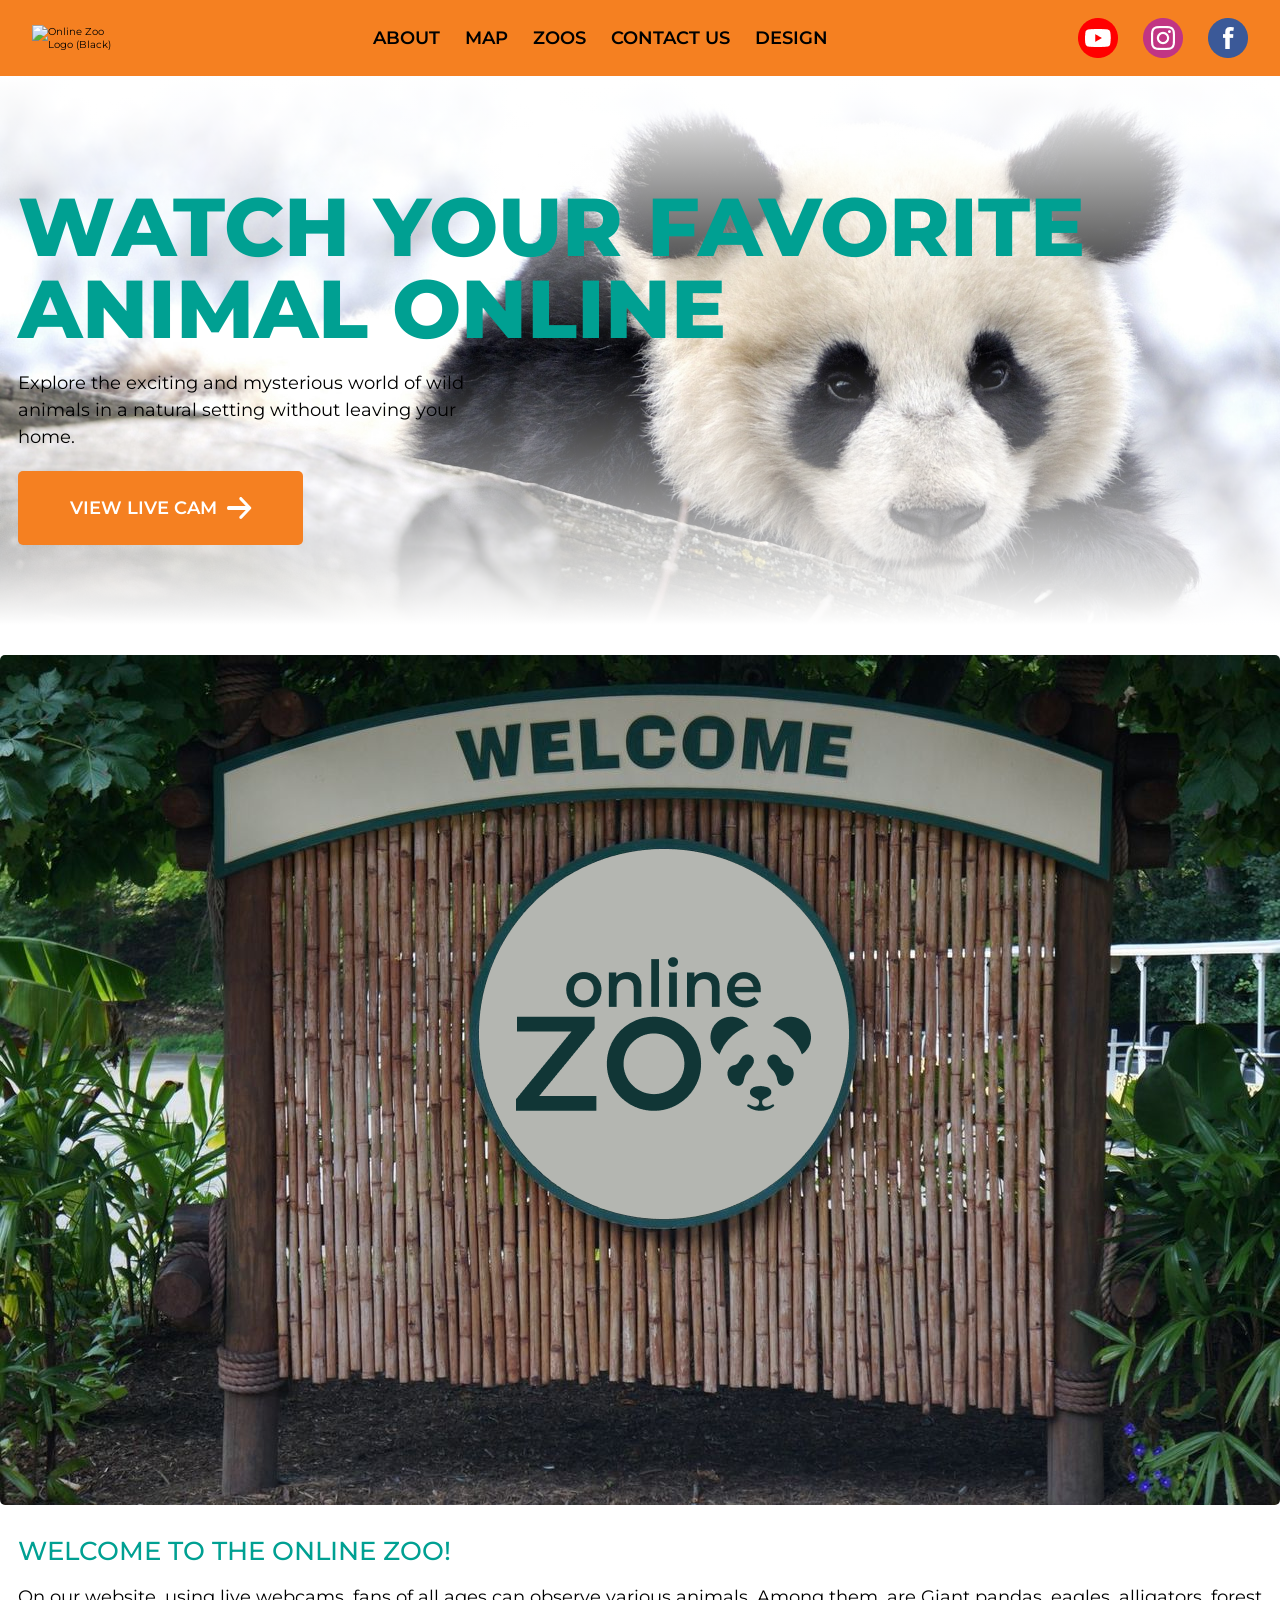
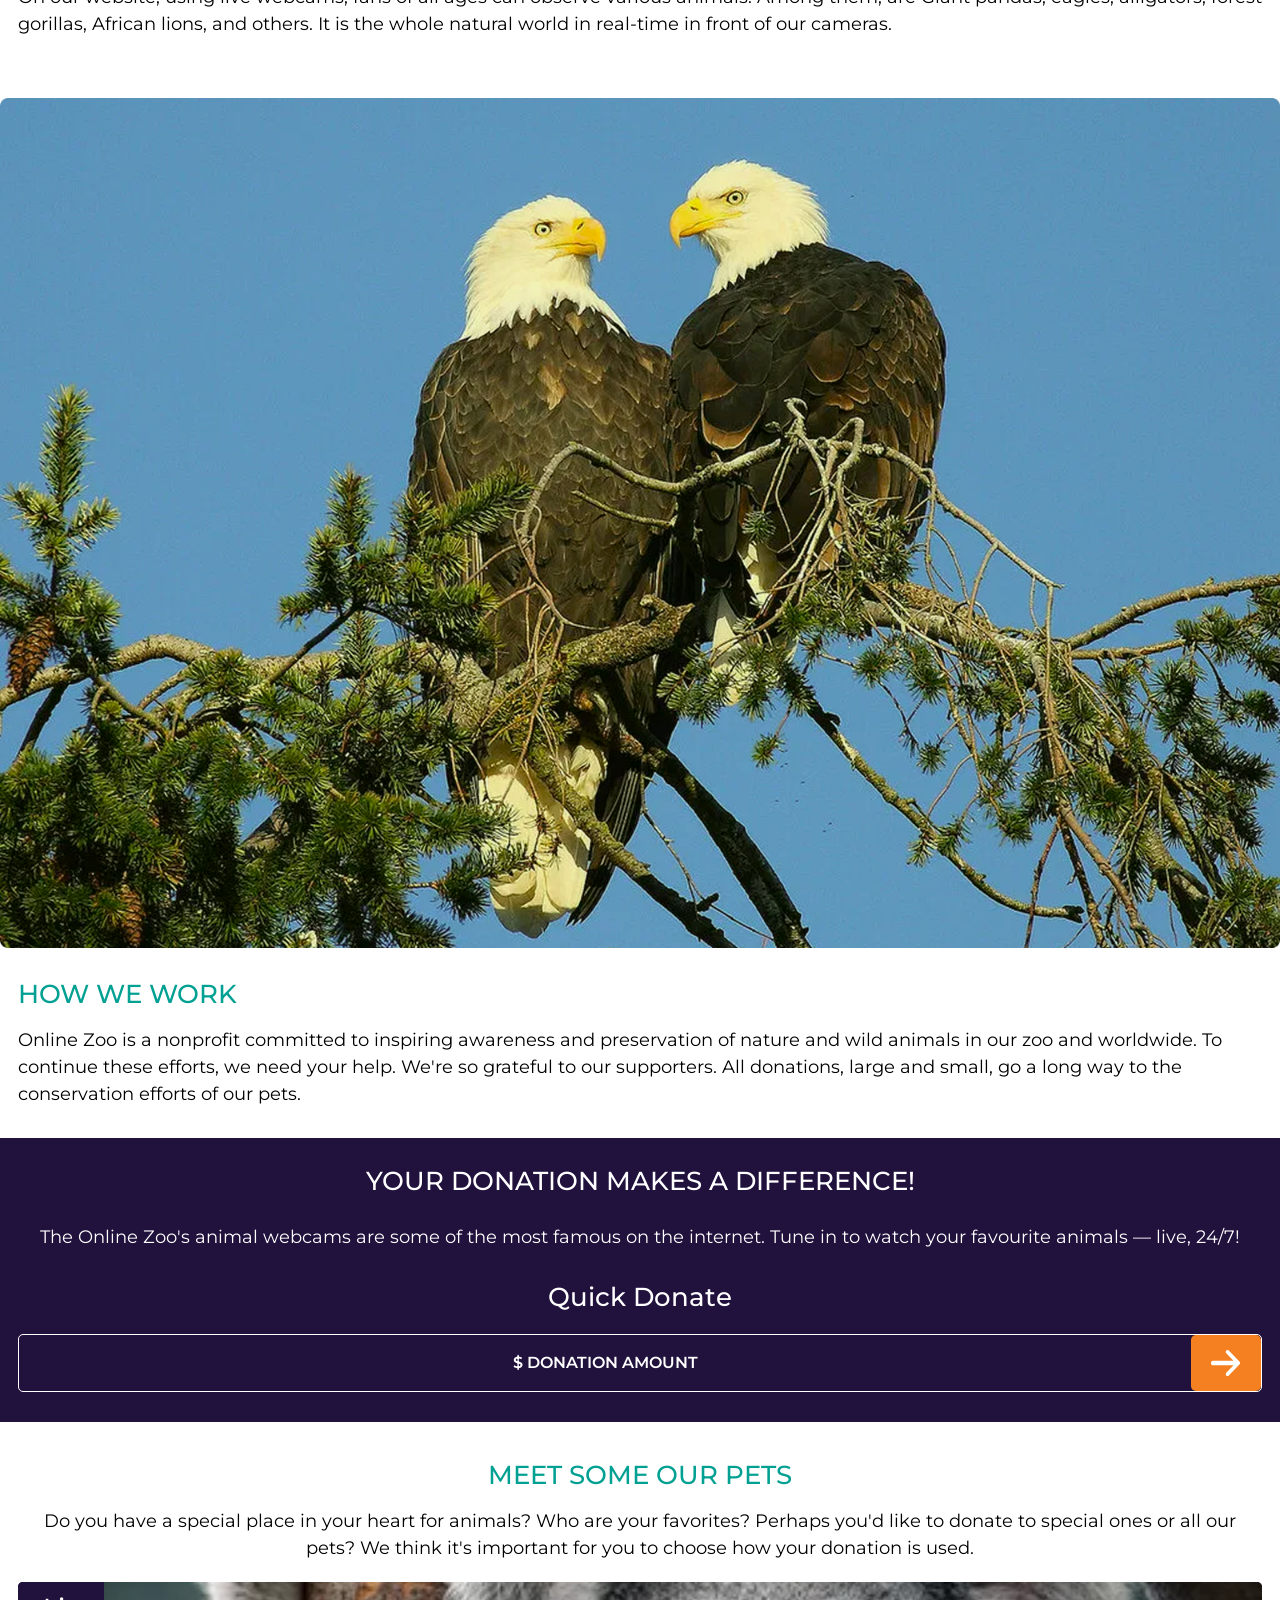
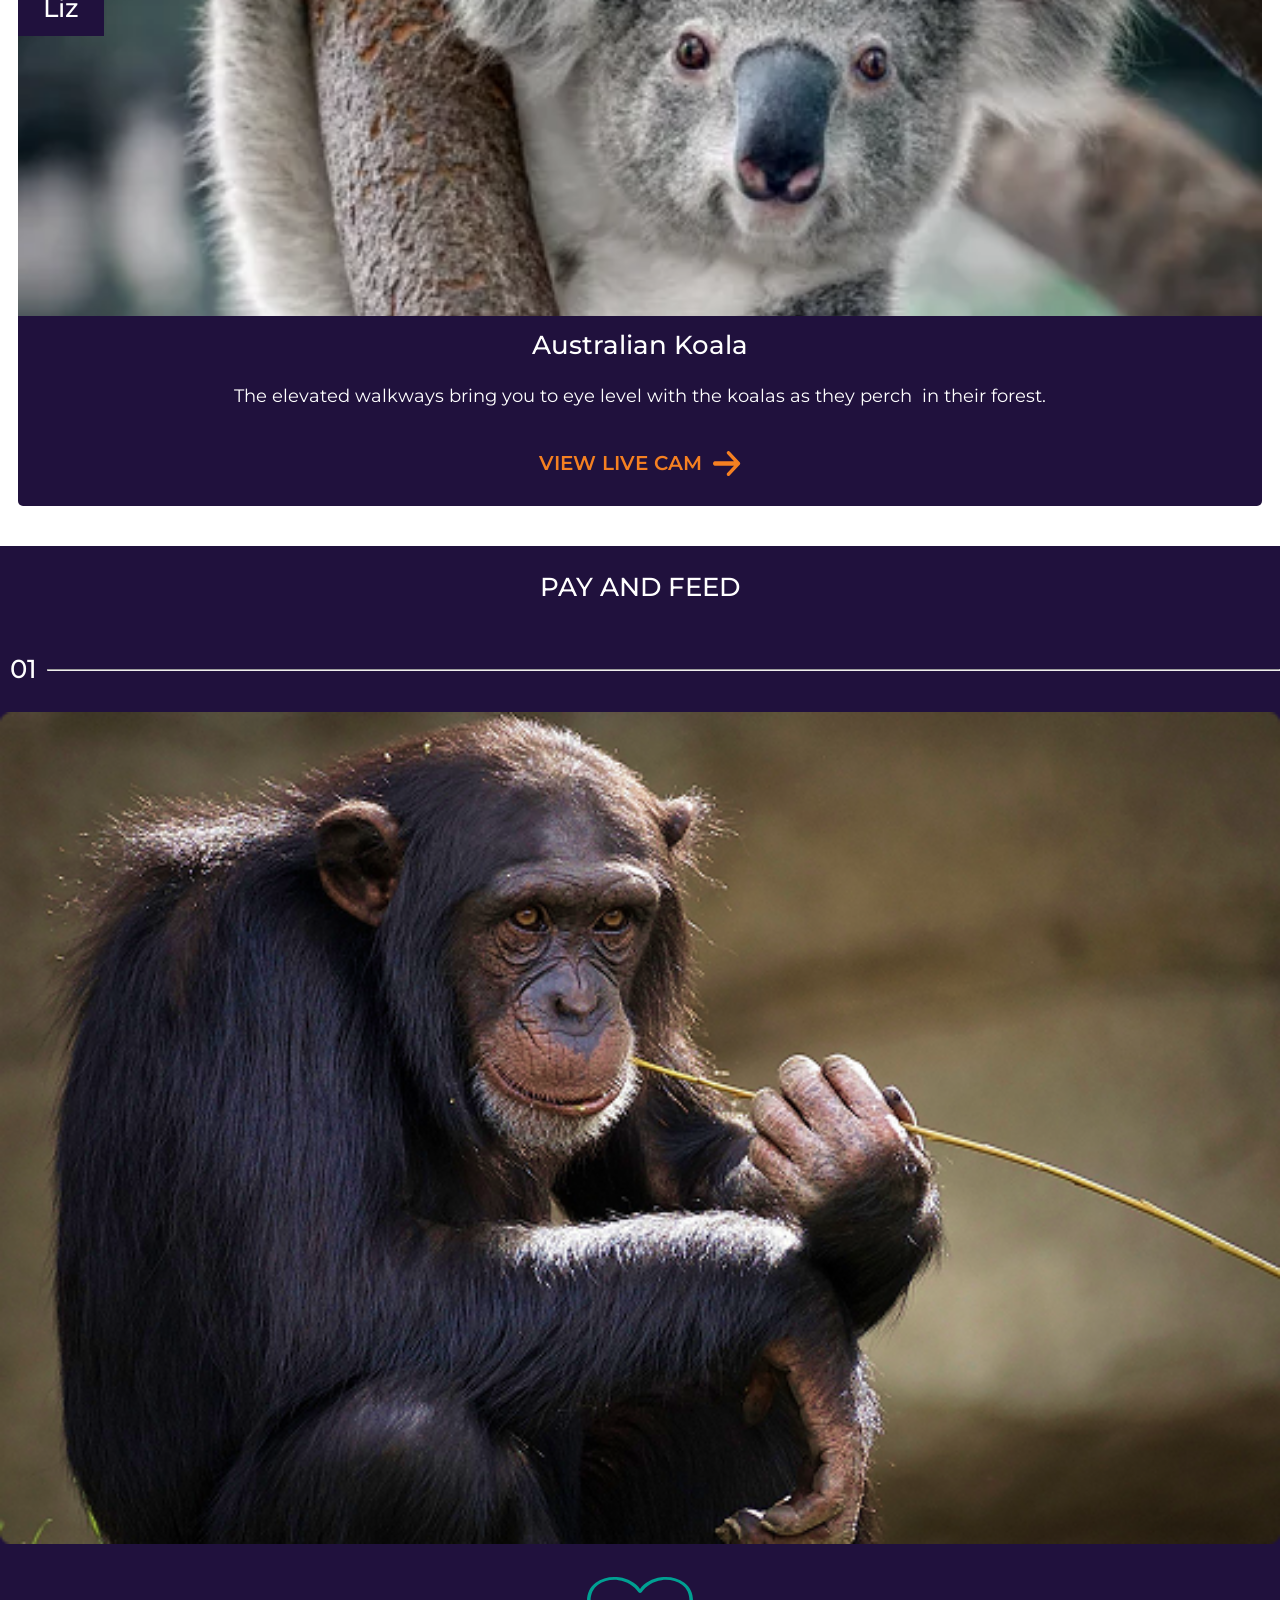
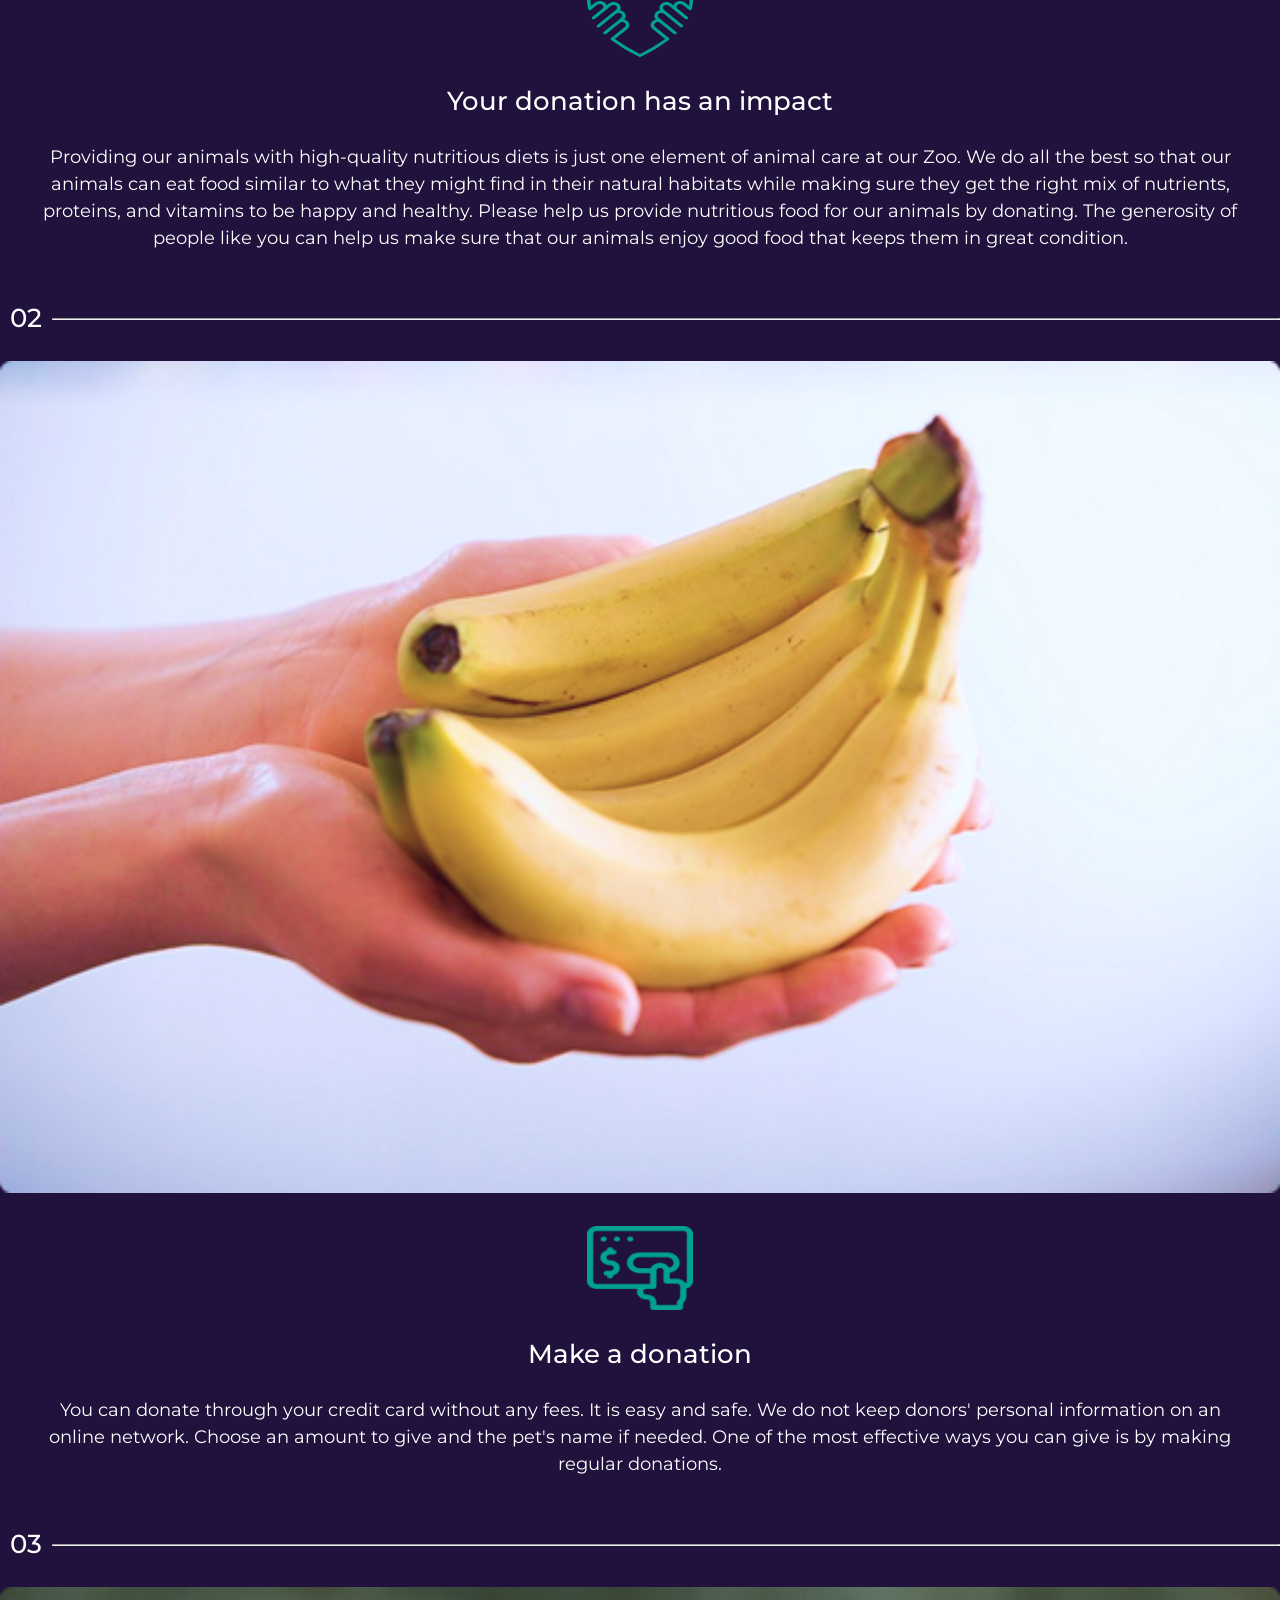
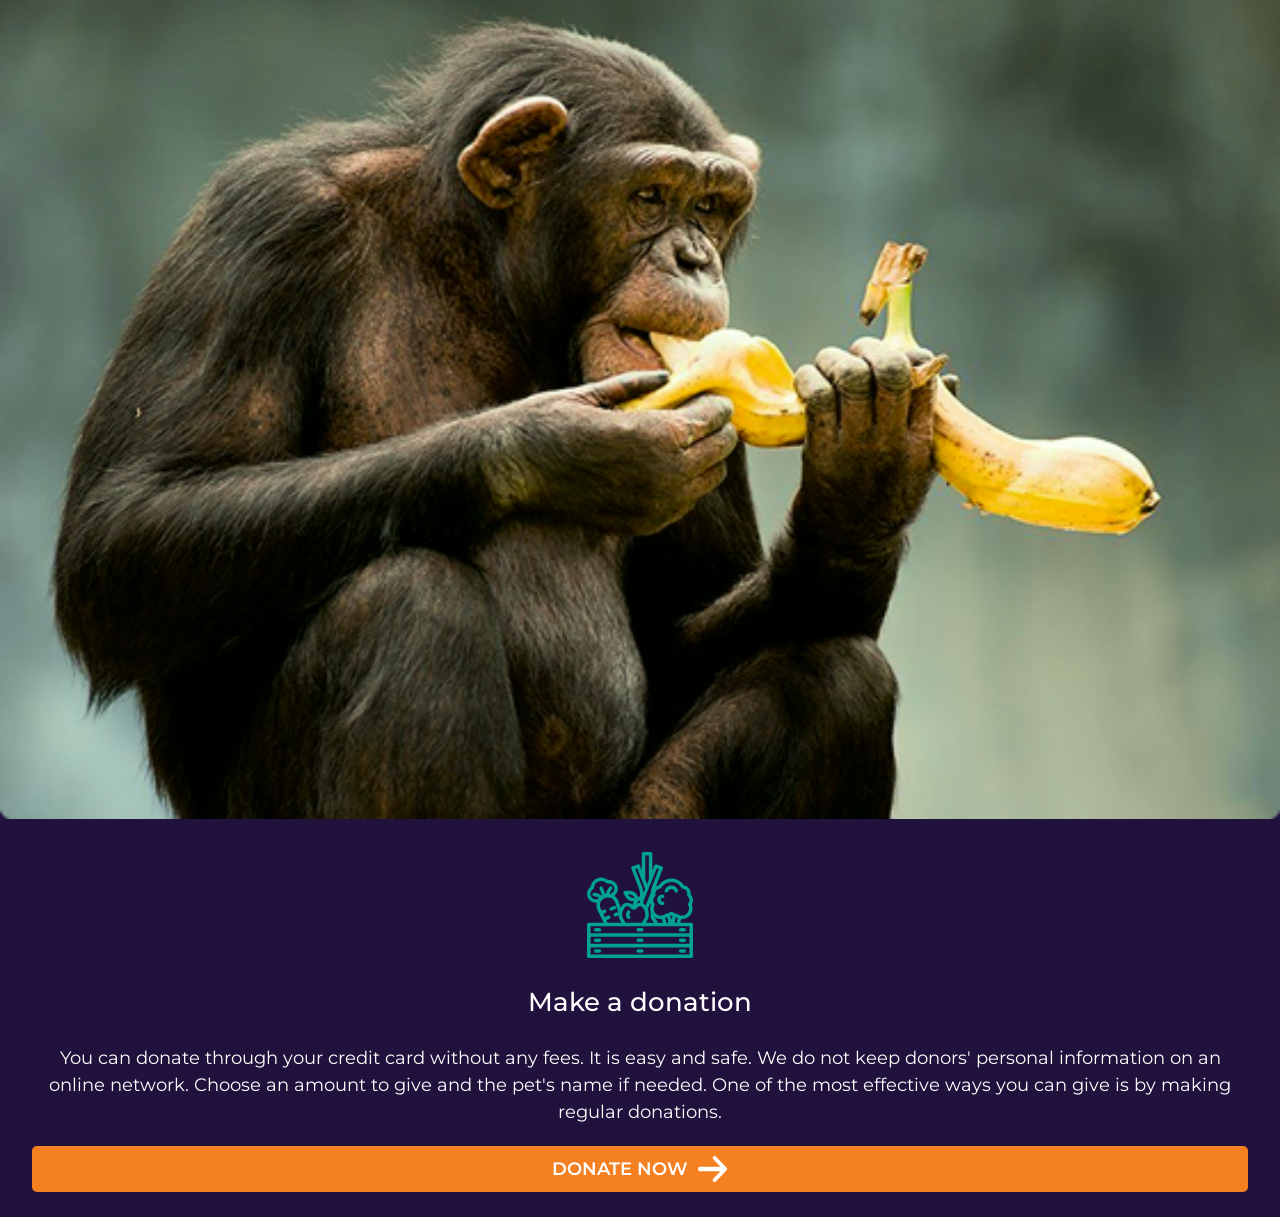
==== commit c300a443: "feat: add pay and feed section" ====
--- a/online-zoo/pages/landing/index.html
+++ b/online-zoo/pages/landing/index.html
@@ -218,5 +218,91 @@
         </div>
       </div>
     </section>
+
+    <section class="pay-and-feed">
+      <h2>Pay and Feed</h2>
+
+      <ul>
+        <li>
+          <div class="step-header">
+            <span class="step-number">01</span>
+            <hr class="step-line" />
+          </div>
+
+          <div class="image">
+            <img src="../../assets/images/paf-chimp.png" alt="Chimpanzee" />
+          </div>
+
+          <article>
+            <div class="icon">
+              <img src="../../assets/icons/heart.svg" alt="Heart Icon" />
+            </div>
+
+            <h3>Your donation has an impact</h3>
+            <p>
+              Providing our animals with high-quality nutritious diets is just
+              one element of animal care at our Zoo. We do all the best so that
+              our animals can eat food similar to what they might find in their
+              natural habitats while making sure they get the right mix of
+              nutrients, proteins, and vitamins to be happy and healthy. Please
+              help us provide nutritious food for our animals by donating. The
+              generosity of people like you can help us make sure that our
+              animals enjoy good food that keeps them in great condition.
+            </p>
+          </article>
+        </li>
+        <li>
+          <div class="step-header">
+            <span class="step-number">02</span>
+            <hr class="step-line" />
+          </div>
+
+          <div class="image">
+            <img src="../../assets/images/paf-bananas.png" alt="Bananas" />
+          </div>
+          <article>
+            <div class="icon">
+              <img src="../../assets/icons/board.png" alt="Heart Icon" />
+            </div>
+
+            <h3>Make a donation</h3>
+            <p>
+              You can donate through your credit card without any fees. It is
+              easy and safe. We do not keep donors' personal information on an
+              online network. Choose an amount to give and the pet's name if
+              needed. One of the most effective ways you can give is by making
+              regular donations.
+            </p>
+          </article>
+        </li>
+        <li>
+          <div class="step-header">
+            <span class="step-number">03</span>
+            <hr class="step-line" />
+          </div>
+
+          <div class="image">
+            <img src="../../assets/images/paf-chimp-banana.png" alt="Bananas" />
+          </div>
+
+          <article>
+            <div class="icon">
+              <img src="../../assets/icons/veggies.svg" alt="Heart Icon" />
+            </div>
+
+            <h3>Make a donation</h3>
+            <p>
+              You can donate through your credit card without any fees. It is
+              easy and safe. We do not keep donors' personal information on an
+              online network. Choose an amount to give and the pet's name if
+              needed. One of the most effective ways you can give is by making
+              regular donations.
+            </p>
+          </article>
+        </li>
+      </ul>
+
+      <button class="btn">Donate Now</button>
+    </section>
   </body>
 </html>
--- a/online-zoo/pages/landing/style.css
+++ b/online-zoo/pages/landing/style.css
@@ -512,6 +512,119 @@
   background-color: var(--color-white);
 }
 
+/* ====================================== */
+
+.pay-and-feed {
+  display: flex;
+  flex-direction: column;
+  justify-content: center;
+  align-items: center;
+  background-color: var(--color-navy);
+  text-align: center;
+  padding: 25px 0;
+}
+
+.pay-and-feed h2 {
+  font-size: 26px;
+  font-weight: 500;
+  color: var(--color-white);
+  text-transform: uppercase;
+}
+
+.pay-and-feed li article {
+  display: flex;
+  flex-direction: column;
+  justify-content: center;
+  align-items: center;
+  gap: 25px;
+  width: 95%;
+  margin: 0 auto;
+  margin-top: 30px;
+}
+
+.pay-and-feed li h3 {
+  font-weight: 500;
+  font-size: 26px;
+  line-height: 130%;
+  letter-spacing: 0;
+  color: var(--color-white);
+}
+
+.pay-and-feed li p {
+  font-size: 18px;
+  line-height: 150%;
+  letter-spacing: 0%;
+  color: var(--color-white);
+}
+
+.pay-and-feed img {
+  width: 100%;
+}
+
+.step-header {
+  margin-top: 50px;
+  width: 100%;
+  font-size: 26px;
+  font-weight: 500;
+  line-height: 130%;
+  padding-left: 10px;
+  display: flex;
+  align-items: center;
+  justify-content: center;
+  color: var(--color-white);
+  gap: 10px;
+}
+.step-header hr {
+  width: 100%;
+  background-color: var(--color-white);
+}
+.image {
+  margin-top: 25px;
+  width: 100%;
+}
+.image img {
+  border-radius: 5px;
+}
+
+.icon {
+  width: 106px;
+}
+
+.pay-and-feed button {
+  width: 100%;
+  margin-top: 20px;
+  background-color: var(--color-orange);
+  width: 95%;
+  font-weight: 600;
+  font-size: 18px;
+  line-height: 100%;
+  letter-spacing: 0%;
+  text-transform: uppercase;
+  padding: 8px 0;
+  cursor: pointer;
+  color: var(--color-white);
+  display: flex;
+  align-items: center;
+  justify-content: center;
+}
+
+.pay-and-feed button::after {
+  content: "";
+  background-image: url(../../assets/icons/arrow.svg);
+  background-repeat: no-repeat;
+  background-position: center;
+  background-size: 30px;
+  height: 30px;
+  width: 30px;
+  background-color: var(--color-orange);
+  border-radius: 5px;
+}
+
+.pay-and-feed button:hover,
+.pay-and-feed button:hover::after {
+  background-color: var(--color-orange-hover);
+}
+
 @media (min-width: 640px) {
   .header {
     height: auto;
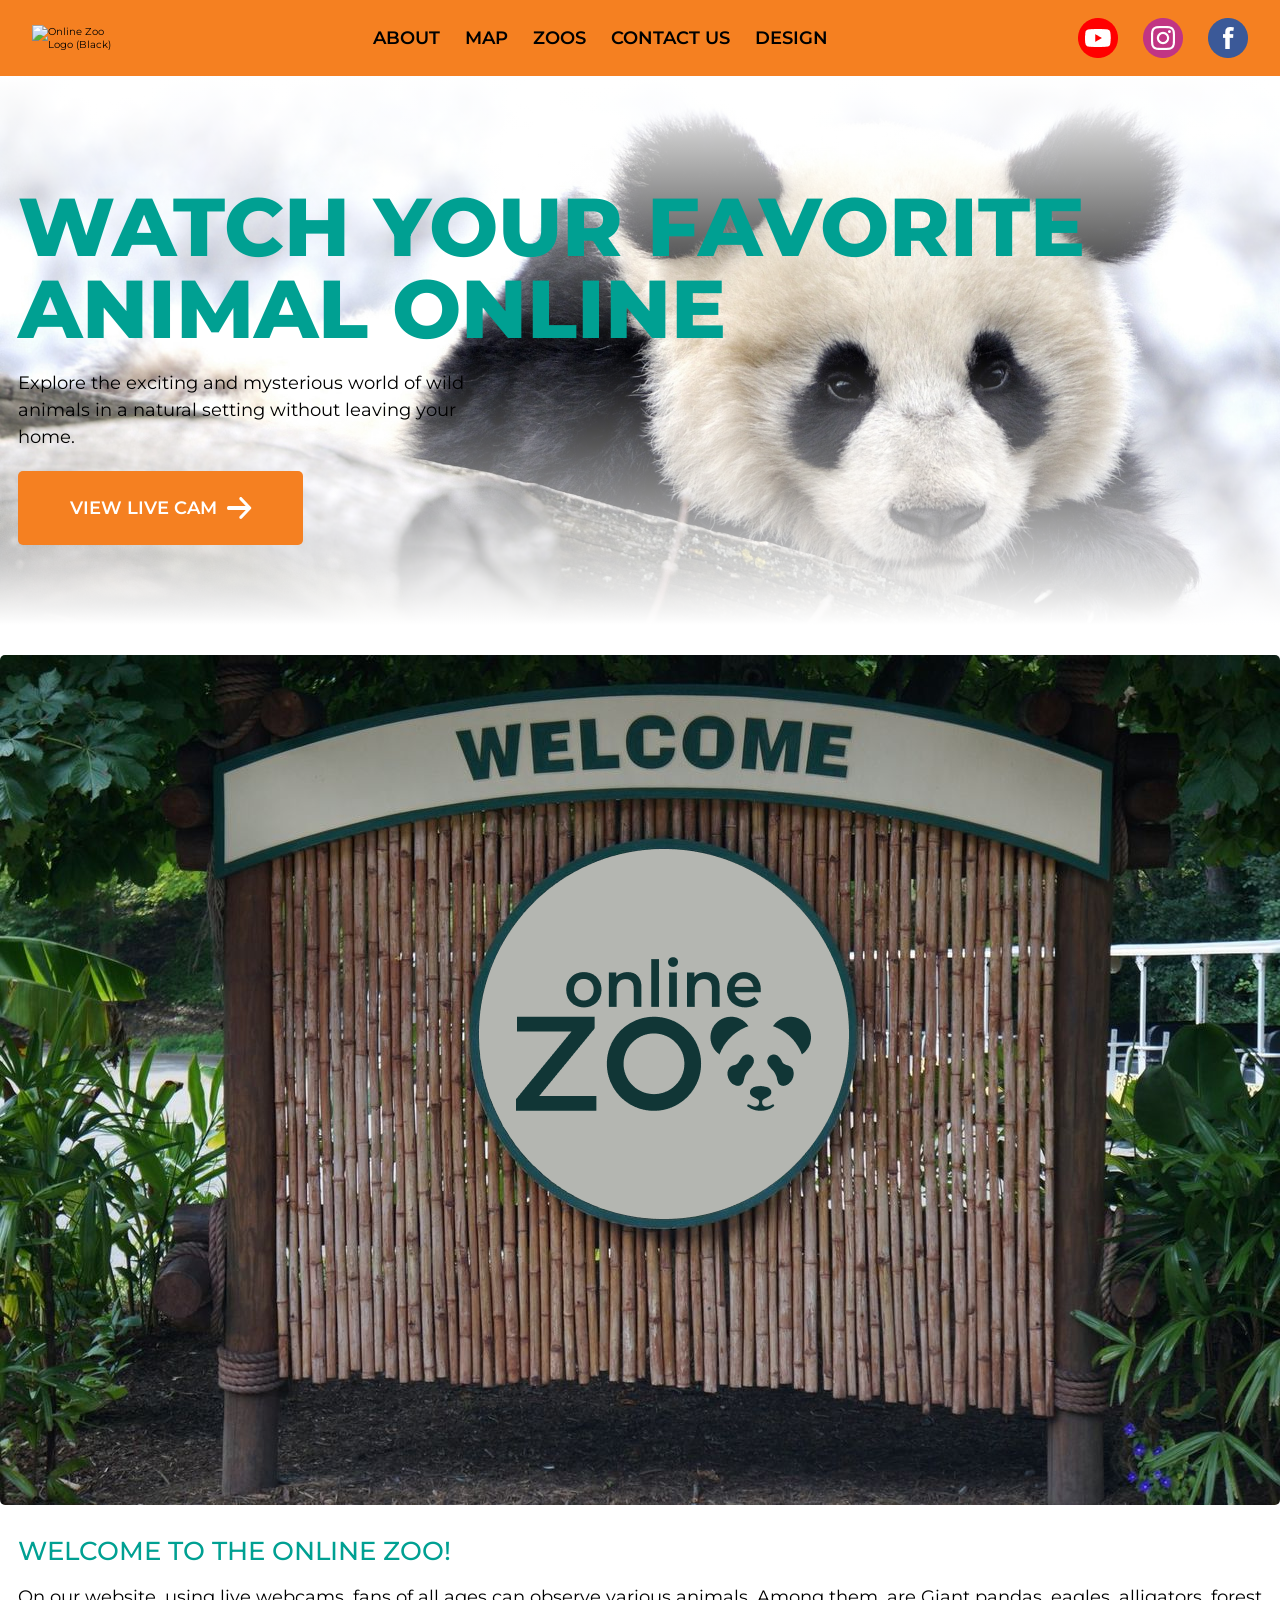
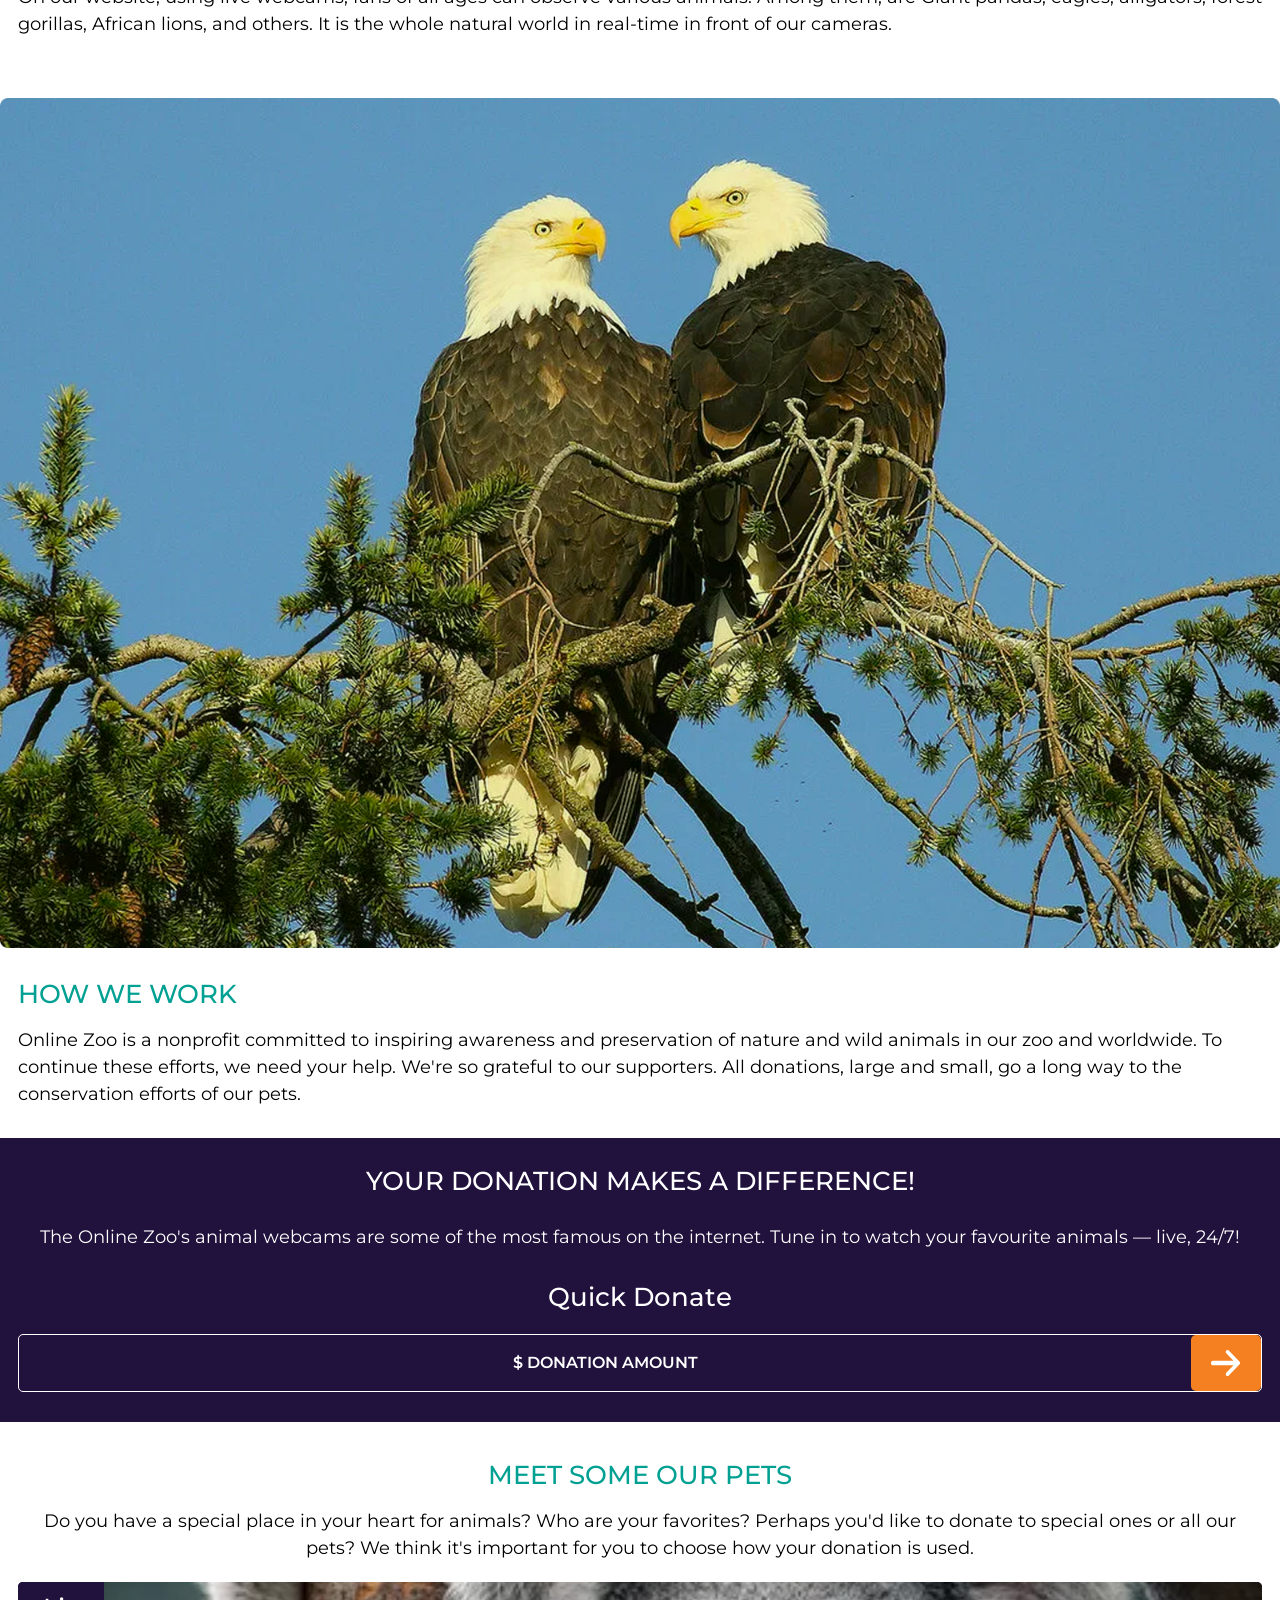
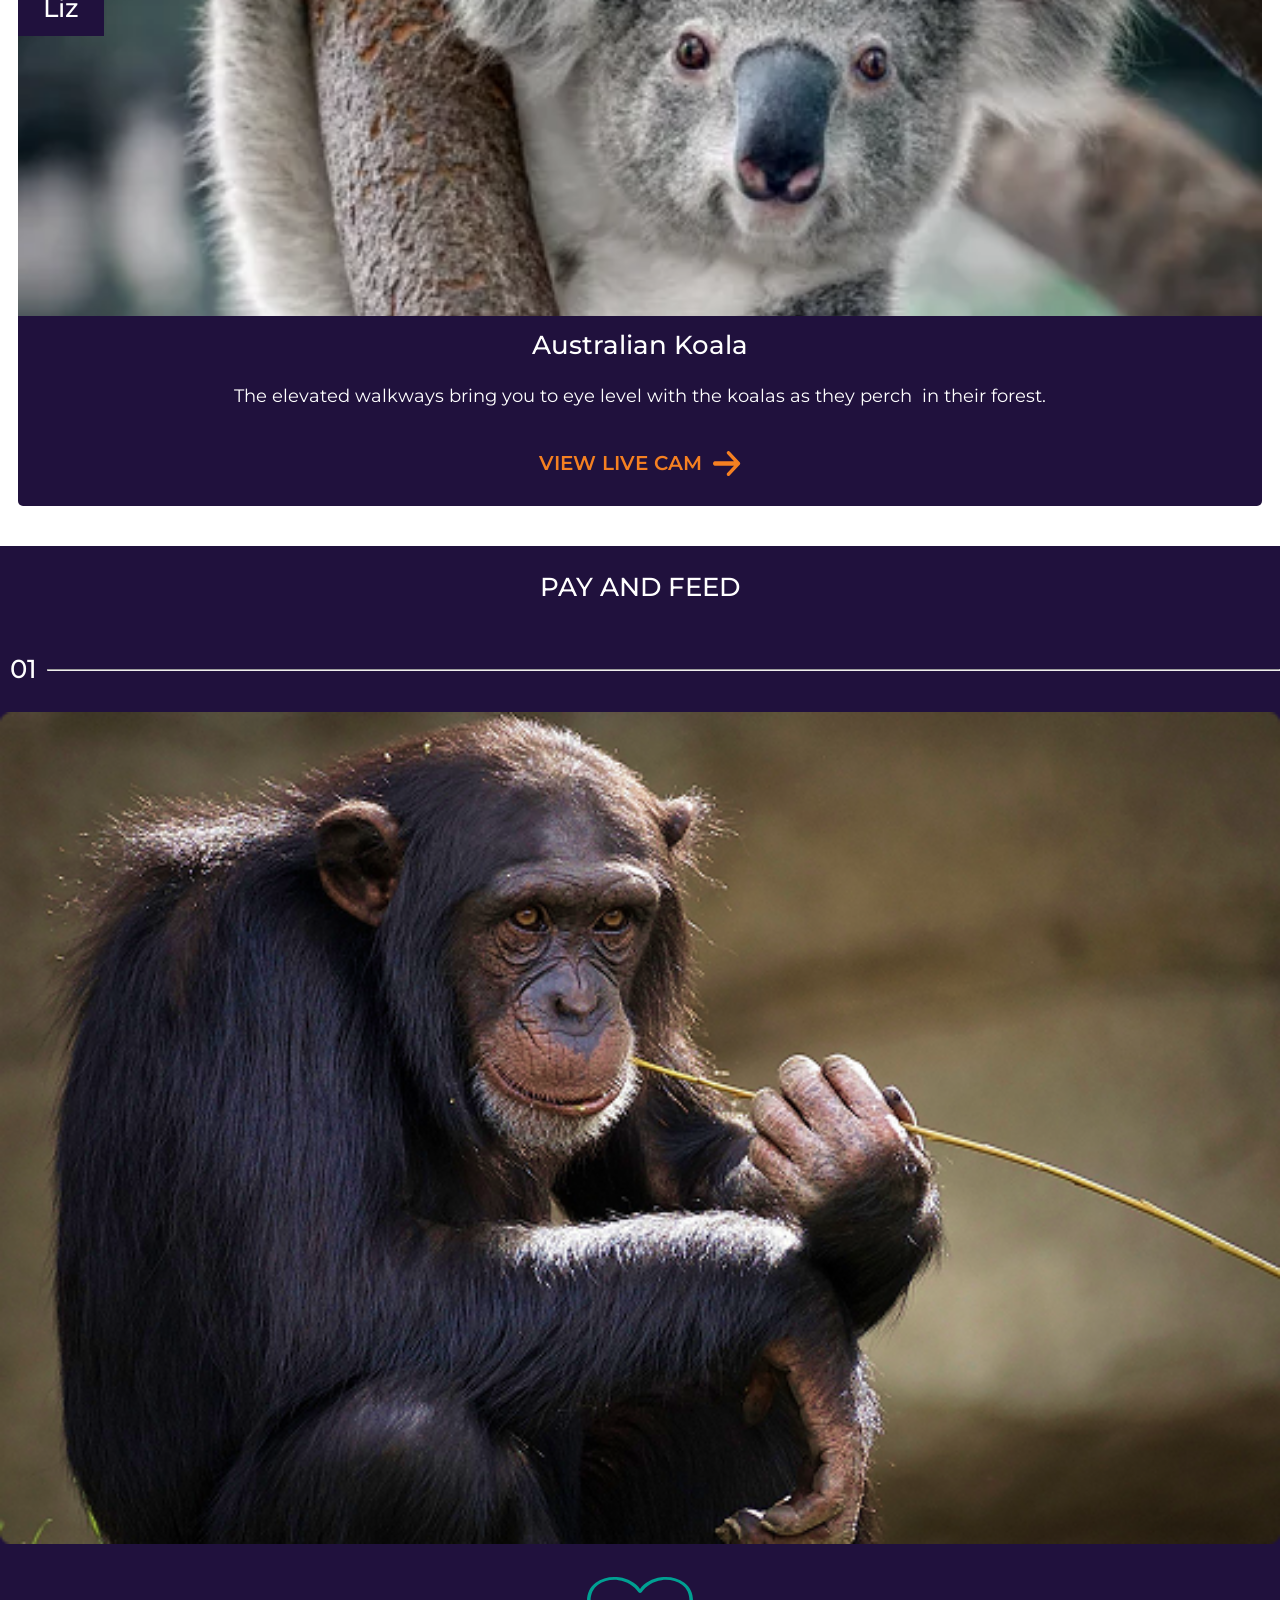
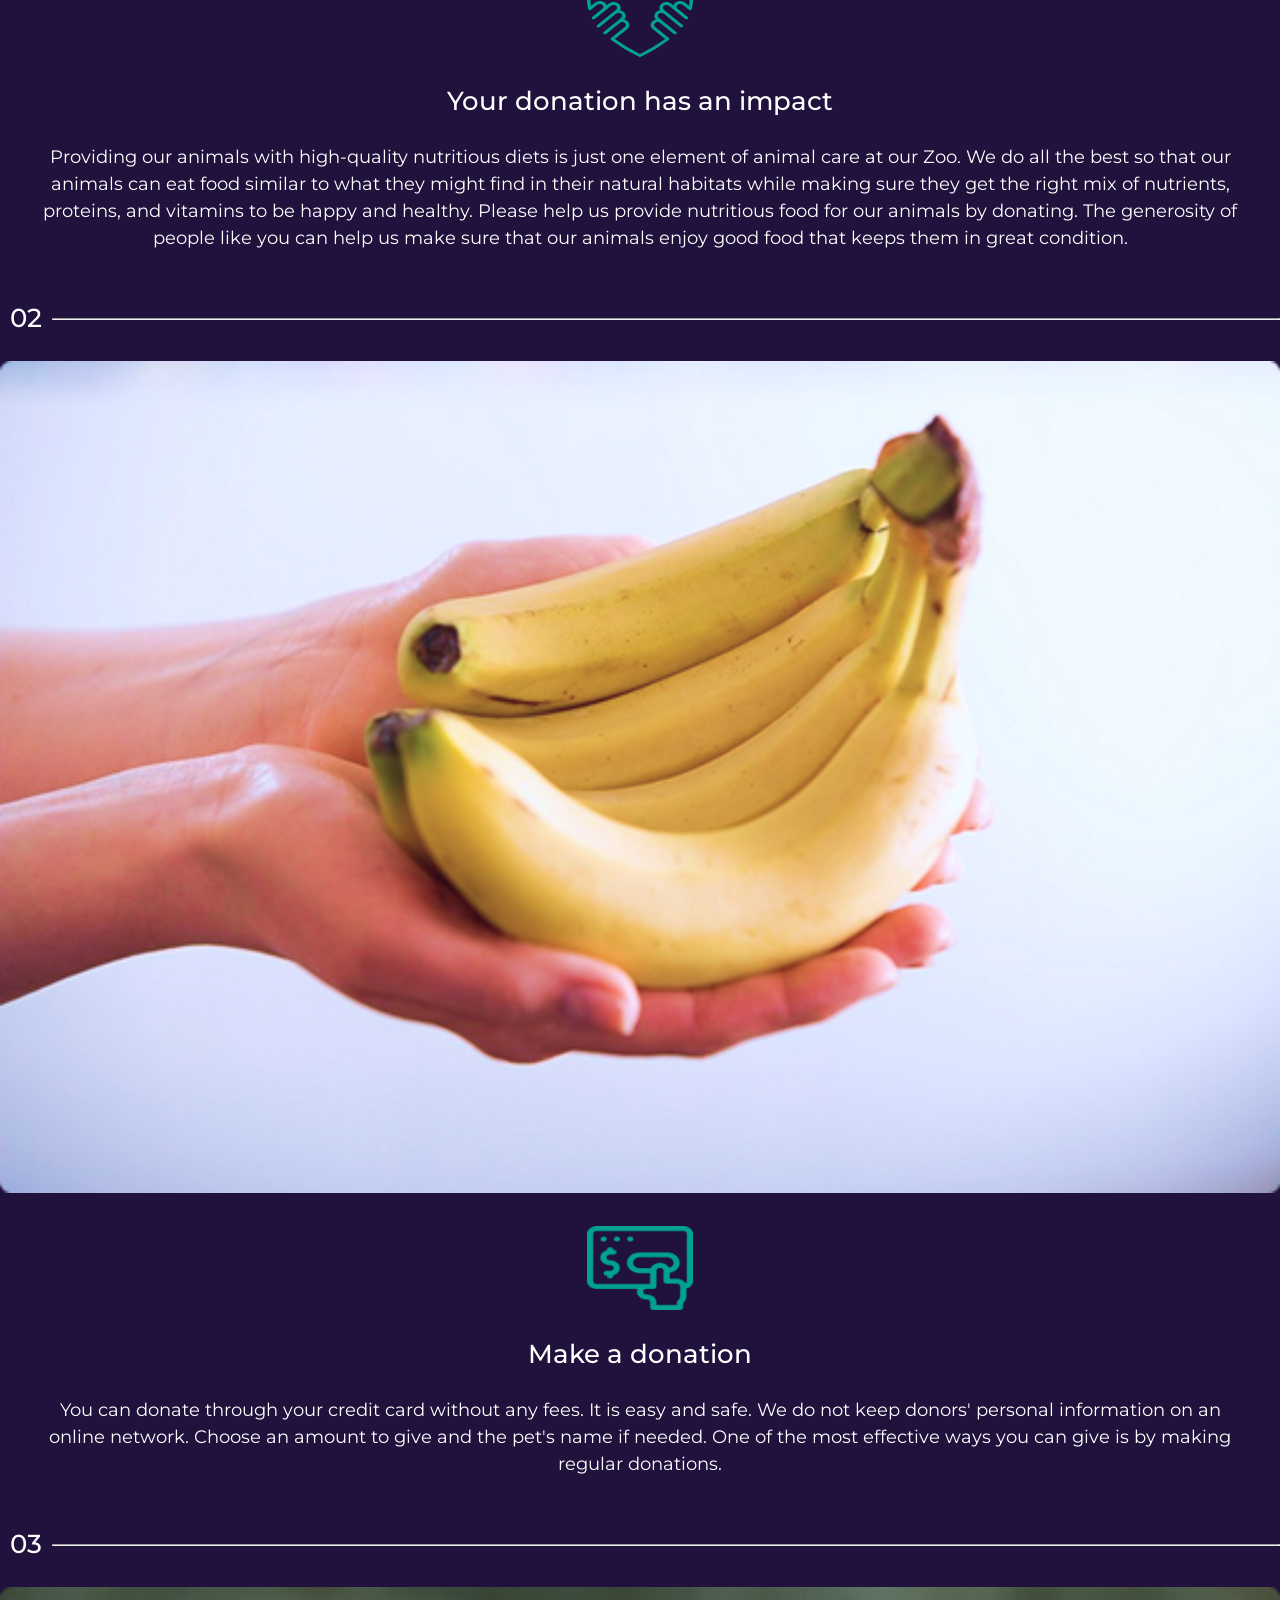
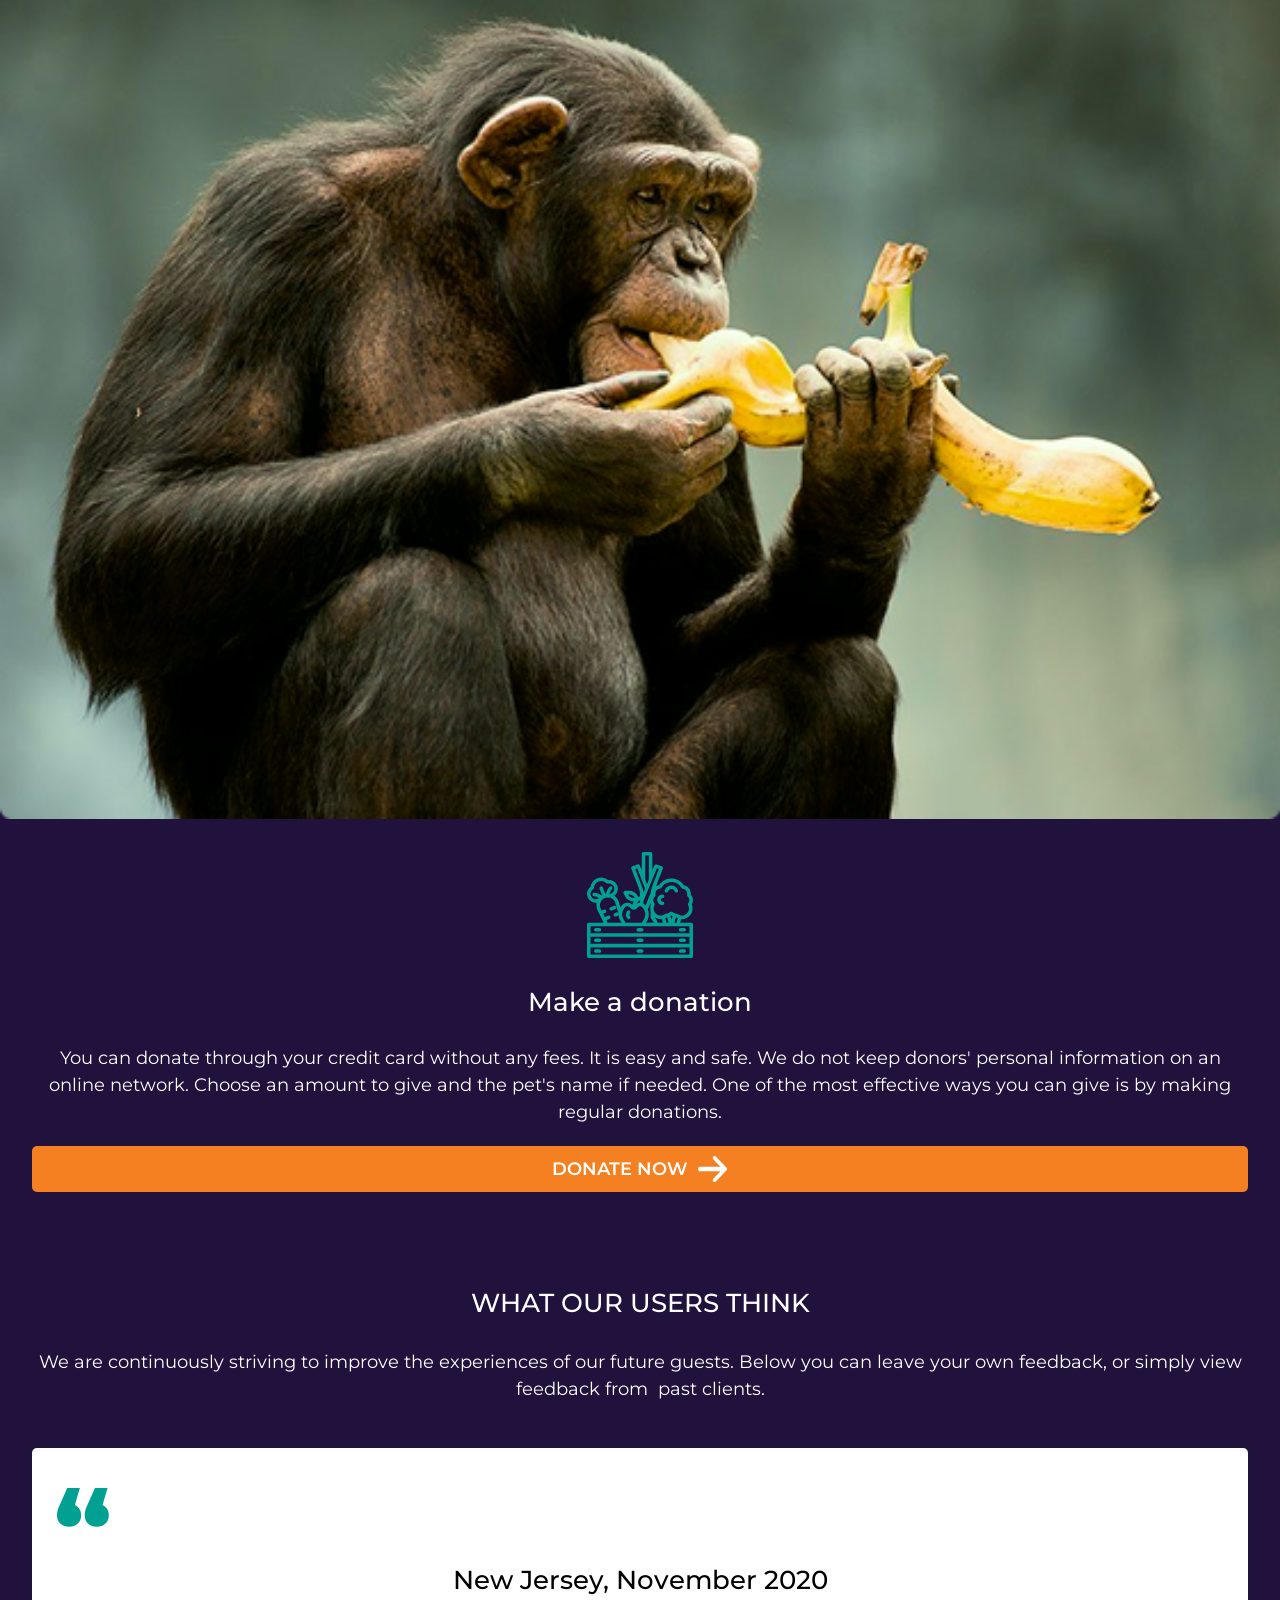
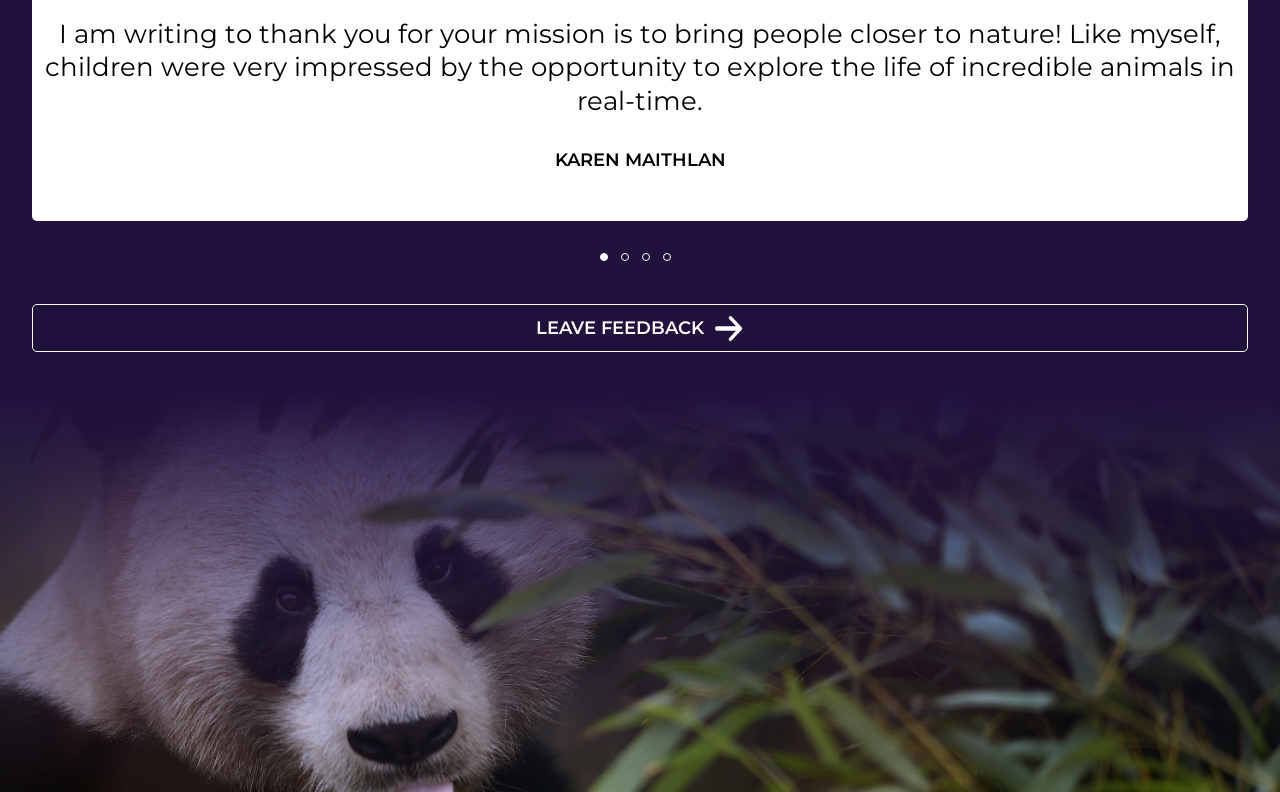
==== commit ddfc74a2: "feat: add feedback section" ====
--- a/online-zoo/pages/landing/index.html
+++ b/online-zoo/pages/landing/index.html
@@ -304,5 +304,86 @@
 
       <button class="btn">Donate Now</button>
     </section>
+    <section class="feedback">
+      <div class="feedback__container">
+        <h2 class="feedback__title">what our users think</h2>
+        <p class="feedback__p">
+          We are continuously striving to improve the experiences of our future
+          guests. Below you can leave your own feedback, or simply view feedback
+          from  +past clients.
+        </p>
+        <div class="feedback-slider__container">
+          <div class="feedback-slider__card-wrapper">
+            <ul class="feedback-slider__card-list">
+              <li class="feedback-slider__card-item">
+                <div class="quotes-image">
+                  <img src="../../assets/icons/quotes.svg" alt="Quotes" />
+                </div>
+                <h3>New Jersey, November 2020</h3>
+                <p class="text">
+                  I am writing to thank you for your mission is to bring people
+                  closer to nature! Like myself, children were very impressed by
+                  the opportunity to explore the life of incredible animals in
+                  real-time.
+                </p>
+                <p class="author">Karen Maithlan</p>
+              </li>
+              <li class="feedback-slider__card-item">
+                <div class="quotes-image">
+                  <img src="../../assets/icons/quotes.svg" alt="Quotes" />
+                </div>
+                <h3>Toronto, November 2020</h3>
+                <p class="text">
+                  We so enjoy the ever-evolving selection of animals from around
+                  the globe. THANK YOU for sharing these fascinating animal
+                  friends with us so that we may learn and increase our
+                  understanding of the animal kingdom.
+                </p>
+                <p class="author">Carol Larsen</p>
+              </li>
+              <li class="feedback-slider__card-item">
+                <div class="quotes-image">
+                  <img src="../../assets/icons/quotes.svg" alt="Quotes" />
+                </div>
+                <h3>London, February 2020</h3>
+                <p class="text">
+                  A fantastic experience for kids and adults alike! If anyone is
+                  looking for an attraction that educates people on wild animals
+                  –  +it's for you! I highly recommend seeing for yourself the
+                  variety of animals on your screen.
+                </p>
+                <p class="author">C. Stockman</p>
+              </li>
+              <li class="feedback-slider__card-item">
+                <div class="quotes-image">
+                  <img src="../../assets/icons/quotes.svg" alt="Quotes" />
+                </div>
+                <h3>Amsterdam, June 2020</h3>
+                <p class="text">
+                  I want to thank you for the amazing sites you find to put your
+                  cameras to let each of us see things that we would probably
+                  never see on our own. There are so many positives on Zoo
+                  Online and I'm grateful for it. Thank you so much!
+                </p>
+                <p class="author">Tomas Ray</p>
+              </li>
+            </ul>
+          </div>
+
+          <div class="bullets">
+            <label for="slide1" class="bullet-active"></label>
+            <label for="slide2"></label>
+            <label for="slide3"></label>
+            <label for="slide4"></label>
+          </div>
+        </div>
+
+        <button class="btn">Leave Feedback</button>
+      </div>
+
+      <div class="feedback__img"></div>
+    </section>
   </body>
 </html>
--- a/online-zoo/pages/landing/style.css
+++ b/online-zoo/pages/landing/style.css
@@ -16,6 +16,10 @@
   margin: 0;
   padding: 0;
   font-family: "Montserrat", sans-serif;
+}
+
+img {
+  width: 100%;
 }
 
 /* UTILITY CLASSES */
@@ -625,6 +629,157 @@
   background-color: var(--color-orange-hover);
 }
 
+/* ==================================== */
+
+.feedback {
+  background-color: var(--color-navy);
+  padding-top: 70px;
+  text-align: center;
+}
+.feedback__container {
+  width: 95%;
+  margin: 0 auto;
+}
+
+.feedback h2 {
+  font-weight: 500;
+  font-size: 26px;
+  text-transform: uppercase;
+  color: var(--color-white);
+}
+
+.feedback__p {
+  font-weight: 400;
+  font-size: 18px;
+  line-height: 150%;
+  margin-top: 30px;
+  color: var(--color-white);
+}
+
+.feedback-slider__container {
+  margin-top: 45px;
+}
+
+.feedback-slider__container ul {
+  display: flex;
+  gap: 20px;
+  align-items: stretch;
+}
+
+.feedback-slider__card-item {
+  width: 95%;
+  border-radius: 5px;
+  background-color: var(--color-white);
+  color: var(--color-black);
+  margin: 0 auto;
+  padding: 20px 5px;
+  padding-bottom: 50px;
+  flex: 0 0 100%;
+  display: flex;
+  flex-direction: column;
+}
+
+.feedback-slider__card-wrapper {
+  overflow: hidden;
+}
+
+.feedback-slider__card-item .quotes-image {
+  width: 92px;
+  height: 96px;
+  padding: 20px;
+  padding-bottom: 10px;
+}
+
+.feedback-slider__card-item h3 {
+  font-weight: 500;
+  font-size: 26px;
+  line-height: 130%;
+}
+
+.feedback-slider__card-item p:first-of-type {
+  margin-top: 20px;
+  font-size: 26px;
+  line-height: 130%;
+  font-weight: 400;
+  margin-bottom: 30px;
+}
+
+.feedback-slider__card-item .author {
+  font-weight: 600;
+  font-size: 18px;
+  text-transform: uppercase;
+  margin-top: auto;
+}
+
+.bullets {
+  margin-top: 30px;
+  margin-bottom: 40px;
+}
+
+.bullets label {
+  display: inline-block;
+  width: 8px;
+  height: 8px;
+  border-radius: 50%;
+  border: 1px solid var(--color-white);
+  background: transparent;
+  margin-right: 10px;
+}
+
+.bullets .bullet-active {
+  background: var(--color-white);
+}
+
+.feedback button {
+  margin-top: 20px;
+  display: flex;
+  align-items: center;
+  justify-content: center;
+  background: transparent;
+  width: 100%;
+  margin: 0 auto;
+  font-weight: 600;
+  font-size: 18px;
+  line-height: 100%;
+  letter-spacing: 0%;
+  text-transform: uppercase;
+  cursor: pointer;
+  color: var(--color-white);
+  border: 1px solid var(--color-white);
+  padding: 8px;
+}
+
+.feedback button:hover {
+  background-color: var(--color-turquoise);
+}
+
+.feedback button::after {
+  content: "";
+
+  width: 30px;
+  height: 30px;
+  border-radius: 5px;
+
+  background-color: var(--color-white);
+  mask-image: url(../../assets/icons/arrow.svg);
+  mask-repeat: no-repeat;
+  mask-position: center;
+  mask-size: 28px;
+}
+
+.feedback__img {
+  margin-top: 40px;
+  width: 100%;
+  height: 400px;
+  background:
+    linear-gradient(to bottom, #20113d 0%, rgba(32, 17, 61, 0) 100%),
+    url(../../assets/images/testimonials-panda.png);
+
+  background-position: center left;
+  background-size: cover;
+  background-repeat: no-repeat;
+}
+
 @media (min-width: 640px) {
   .header {
     height: auto;
